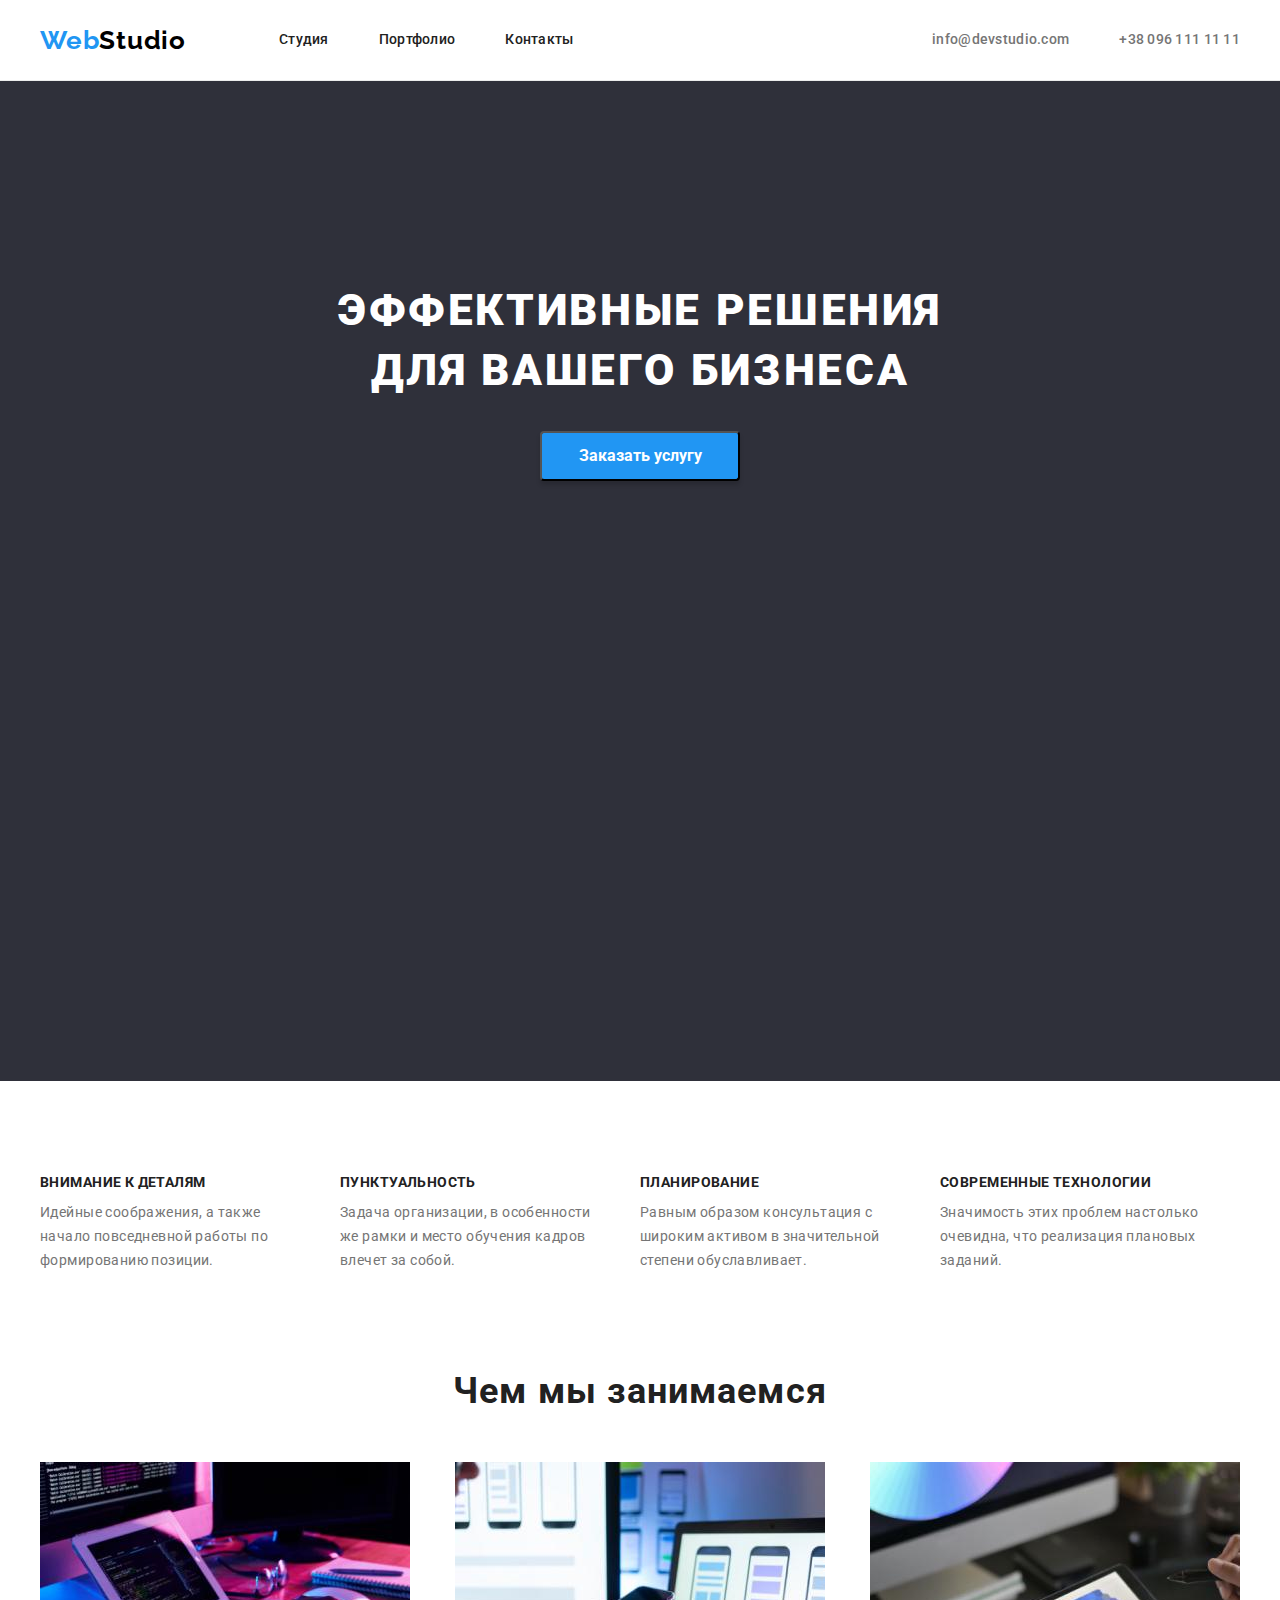
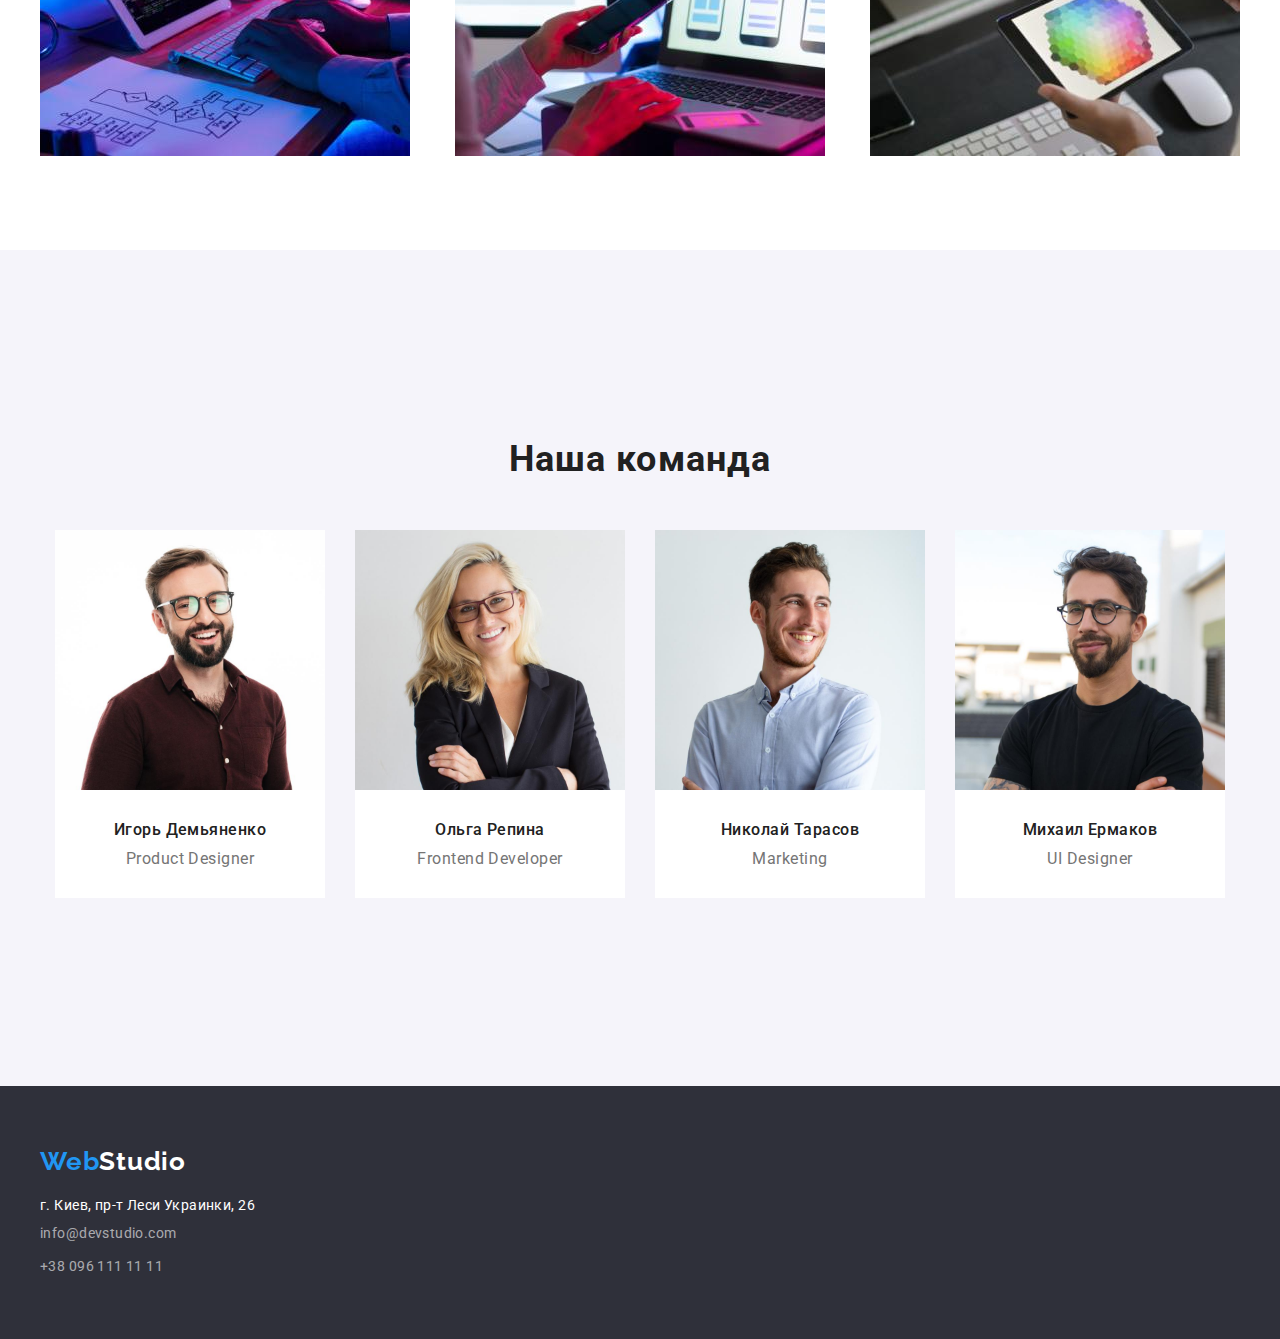
==== index.html @ b3939411 "first commit" ====
<!DOCTYPE html>
<html lang="ru">
  <head>
    <meta charset="UTF-8" />
    <meta http-equiv="X-UA-Compatible" content="IE=edge" />
    <meta name="viewport" content="width=device-width, initial-scale=1.0" />
    <title>GoIT Homework 02</title>
    <link
      rel="icon"
      href="https://goit.ua/wp-content/uploads/2018/07/xcropped-LOGOOOO-e1531571952503-1-32x32.png.pagespeed.ic.9Q9oIULrxK.png"
      sizes="32x32"
    />
    <link rel="stylesheet" href="./css/reset.css" />
    <link
      rel="stylesheet"
      href="https://cdnjs.cloudflare.com/ajax/libs/modern-normalize/1.1.0/modern-normalize.min.css"
      integrity="sha512-wpPYUAdjBVSE4KJnH1VR1HeZfpl1ub8YT/NKx4PuQ5NmX2tKuGu6U/JRp5y+Y8XG2tV+wKQpNHVUX03MfMFn9Q=="
      crossorigin="anonymous"
      referrerpolicy="no-referrer"
    />
    <link rel="stylesheet" href="./css/style.css" />
    <link rel="preconnect" href="https://fonts.googleapis.com" />
    <link rel="preconnect" href="https://fonts.gstatic.com" crossorigin />
    <link
      href="https://fonts.googleapis.com/css2?family=Raleway:wght@700;800&family=Roboto:wght@400;500;700;900&display=swap"
      rel="stylesheet"
    />
  </head>
  <body>
    <!-- Шапка сторінки -->
    <header class="header">
      <div class="container header-container">
        <nav class="header-navigation">
          <a href="./index.html" class="logo-header"><span class="logo-web">Web</span>Studio</a>
          <ul class="site-nav">
            <li class="header-item">
              <a href="./index.html" class="site-nav-link">Студия</a>
            </li>
            <li class="header-item">
              <a href="./portfolio.html" class="site-nav-link">Портфолио</a>
            </li>
            <li class="header-item">
              <a href="#contacts" class="site-nav-link">Контакты</a>
            </li>
          </ul>
        </nav>
        <div class="header-contacts">
          <a href="mailto:info@devstudio.com" class="top-contacts">info@devstudio.com</a>
          <a href="tel:+380961111111" class="top-contacts top-tel">+38 096 111 11 11</a>
        </div>
      </div>
    </header>
    <main>
      <section class="hero section">
        <div class="container hero-container">
          <h1 class="hero-title">Эффективные решения для вашего бизнеса</h1>
          <button type="button" class="hero-button">Заказать услугу</button>
        </section>
        </div>
        <section class="section-two section">
          <ul class="container section-two-list">
            <li class="section-two-item">
              <h3 class="section-two-title">Внимание к деталям</h3>
              <p class="section-two-text">
                Идейные соображения, а также начало повседневной работы по формированию позиции.
              </p>
            </li>
            <li class="section-two-item">
              <h3 class="section-two-title">Пунктуальность</h3>
              <p class="section-two-text">
                Задача организации, в особенности же рамки и место обучения кадров влечет за собой.
              </p>
            </li>
            <li class="section-two-item">
              <h3 class="section-two-title">Планирование</h3>
              <p class="section-two-text">
                Равным образом консультация с широким активом в значительной степени обуславливает.
              </p>
            </li>
            <li class="section-two-item">
              <h3 class="section-two-title">Современные технологии</h3>
              <p class="section-two-text">
                Значимость этих проблем настолько очевидна, что реализация плановых заданий.
              </p>
            </li>
          </ul>
        </section>
        <section class="section section-three section">
          <h2 class="section-three-title">Чем мы занимаемся</h2>
          <ul class="container section-three-list">
            <li>
              <img src="./images/img-pc.jpg" alt="Написание кода" width="370" height="294" />
            </li>
            <li>
              <img
                src="./images/img-smartphone.jpg"
                alt="Разработка приложений"
                width="370"
                height="294"
              />
            </li>
            <li>
              <img src="./images/img-tablet.jpg" alt="UI/IX дизайн" width="370" height="294" />
            </li>
          </ul>
        </section>
        <section class="section-four section">
          <h2 class="section-four-title">Наша команда</h2>
          <ul class="section-four-list">
            <li class="section-four-item">
              <img
                src="./images/product-designer.jpg"
                alt="Наша команда"
                width="270"
                height="260"
                class="team-photo"
              />
              
              <div class="section-four-content">
                <h3 class="section-four-sub-title">Игорь Демьяненко</h3>
                <p lang="en" class="section-four-text">Product Designer</p>
              </div>
            </li>
            <li class="section-four-item">
              <div class="section-four-thumb">
                <img
                  src="./images/frontend-developer.jpg"
                  alt="Наша команда"
                  width="270"
                  height="260"
                  class="team-photo"
                />
              </div>
              <div class="section-four-content">
                <h3 class="section-four-sub-title">Ольга Репина</h3>
                <p lang="en" class="section-four-text">Frontend Developer</p>
              </div>
            </li>
            <li class="section-four-item">
              <div class="section-four-thumb">
                <img
                src="./images/marketing.jpg"
                alt="Наша команда"
                width="270"
                height="260"
                class="team-photo"
                />
              </div>
              <div class="section-four-content">
                <h3 class="section-four-sub-title">Николай Тарасов</h3>
                <p lang="en" class="section-four-text">Marketing</p>
              </div>
            </li>
            <li class="section-four-item">
              <div class="section-four-thumb">
                <img
                src="./images/ui-designer.jpg"
                alt="Наша команда"
                width="270"
                height="260"
                class="team-photo"
                />
              </div>
              <div class="section-four-content">
                <h3 class="section-four-sub-title">Михаил Ермаков</h3>
                <p lang="en" class="section-four-text">UI Designer</p>
              </div>
            </li>
          </ul>
        </section>
    </main>
    <footer class="footer section">
      <div class="container footer-container">
        <a id="contacts"></a>
        <a href="./index.html" class="logo-footer"><span class="logo-web">Web</span>Studio</a>
        <address>
          <ul class="footer-list">
            <li class="footer-item">
              <a
                href="https://goo.gl/maps/dR3RgNgynanYJw8FA"
                target="_blank"
                rel="noopener noreferrer nofollow"
                class="footer-address"
                >г. Киев, пр-т Леси Украинки, 26</a
              >
            </li>
            <li class="footer-item">
              <a href="mailto:info@devstudio.com" class="footer-contacts">info@devstudio.com</a>
            </li>
            <li class="footer-item">
              <a href="tel:+380961111111" class="footer-contacts">+38 096 111 11 11</a>
            </li>
          </ul>
        </address>
      </div>
    </footer>
  </body>
</html>
---- css/style.css ----
:root {
  --main-title-color: #ffffff;
  --second-title-color: #212121;
  --main-text-color: #757575;
  --second-text-color: #ffffff;
  --accent-color: #2196f3;
  --main-btn-color: #2196f3;
  --header-text-color: #212121;
  --projects-list-gap: 30px;
}

img {
  display: block;
  max-width: 100%;
  height: auto;
}
.container {
  width: 1200px;
  margin: 0 auto;
  padding-left: 15px;
  padding-right: 15px;
}

.visually-hidden {
  position: absolute;
  width: 1px;
  height: 1px;
  margin: -1px;
  padding: 0;
  overflow: hidden;
  border: 0;
  clip: rect(0 0 0 0);
}

.section {
  padding-top: 94px;
  padding-bottom: 94px;
}

body {
  background-color: #fff;
  font-family: 'Roboto', sans-serif;
}

.header {
  background-color: #ffffff;
  border-bottom: 1px solid rgba(236, 236, 236, 1);
}

.header-container {
  display: flex;
  align-items: center;
}

.header-navigation {
  display: flex;
  align-items: center;
}

.site-nav {
  display: flex;
}

.logo-header {
  font-style: normal;
  font-weight: 700;
  font-family: 'Raleway', sans-serif;
  color: #000;
  text-decoration: none;
  font-size: 26px;
  line-height: 1.19;
  letter-spacing: 0.03em;
  margin-right: 93px;
  padding-top: 24px;
  padding-bottom: 24px;
  display: block;
}

.logo-web {
  /* font-style: normal;
  font-family: 'Raleway'; */
  color: #2196f3;
  text-decoration: none;
}

.header-item:not(:last-child) {
  margin-right: 50px;
}

.site-nav-link {
  text-decoration: none;
  font-weight: 500;
  font-size: 14px;
  line-height: 1.14;
  letter-spacing: 0.02em;
  color: var(--header-text-color);
  padding-top: 32px;
  padding-bottom: 32px;
  display: block;
}

.site-nav-link:hover,
.site-nav-link:focus {
  color: var(--accent-color);
}

.header-contacts {
  display: flex;
  margin-left: auto;
}

.top-contacts {
  text-decoration: none;
  color: var(--main-text-color);
  font-weight: 500;
  font-size: 14px;
  line-height: 1.14;
  letter-spacing: 0.02em;
  padding-top: 32px;
  padding-bottom: 32px;
  display: block;
}

.top-contacts:hover,
.top-contacts:focus {
  color: var(--accent-color);
}

.top-tel {
  margin-left: 50px;
}

/* Hero section */

.hero {
  width: 100%;
  min-height: 600px;
  background: #2f303a;
  padding: 200px 0;
}

.hero-container {
  display: flex;
  flex-direction: column;
  align-items: center;
}

.hero-title {
  font-weight: 900;
  font-size: 44px;
  line-height: 1.36;
  text-align: center;
  letter-spacing: 0.06em;
  text-transform: uppercase;
  color: var(--main-title-color);
  margin-bottom: 30px;
  width: 700px;
}

.hero-button {
  font-family: inherit;
  cursor: pointer;
  font-style: normal;
  font-weight: 700;
  font-size: 16px;
  line-height: 1.87;
  color: var(--second-text-color);
  background: var(--main-btn-color);
  box-shadow: 0px 4px 4px rgba(0, 0, 0, 0.15);
  border-radius: 4px;
  min-width: 200px;
  height: 50px;
}

.hero-button:hover,
.hero-button:focus {
  color: var(--second-title-color);
  background: #188ce8;
  box-shadow: 0px 4px 4px rgba(0, 0, 0, 0.15);
  border-radius: 4px;
}

/* .section-two {
  margin: 94px auto;
} */

.section-two-list {
  display: flex;
}

.section-two-item:not(:last-child){
  margin-right: 30px;
}

.section-two-item {
  width: 270px;
  height: 101px;
}

.section-two-title {
  font-style: normal;
  font-weight: 700;
  font-size: 14px;
  line-height: 1.14;
  letter-spacing: 0.03em;
  text-transform: uppercase;
  color: var(--header-text-color);
  margin-bottom: 10px;
}

.section-two-text {
  font-size: 14px;
  line-height: 1.71;
  letter-spacing: 0.03em;
  color: var(--main-text-color);
}

.section-three {
  display: flex;
  flex-direction: column;
  padding-top: 0;
}

.section-three-list {
  display: flex;
  justify-content: space-between;
}

.section-three-title {
  font-style: normal;
  font-weight: 700;
  font-size: 36px;
  line-height: 1.17;
  text-align: center;
  letter-spacing: 0.03em;
  color: var(--header-text-color);
  margin-bottom: 50px;
}

.section-four {
  background: #f5f4fa;
  display: flex;
  flex-direction: column;
  justify-content: center;
  height: 648px;
}

.section-four-list {
  display: flex;
  justify-content: space-between;
  width: 1170px;
  margin: 0 auto;
}

.section-four-item {
  display: flex;
  flex-direction: column;
  background: #ffffff;
  justify-content: center;
  width: 270px;
  /* height: 368px; */
}

.section-four-item:not(:last-child) {
  margin-right: 30px;
}

.section-four-content {
  padding: 30px;
}

.section-four-title {
  font-weight: 700;
  font-size: 36px;
  line-height: 1.17;
  text-align: center;
  letter-spacing: 0.03em;
  color: var(--header-text-color);
  margin-bottom: 50px;
}

.section-four-sub-title {
  font-weight: 500;
  font-size: 16px;
  line-height: 1.19;
  text-align: center;
  letter-spacing: 0.03em;
  color: var(--header-text-color);
  margin-bottom: 10px;
}

.section-four-text {
  font-weight: 400;
  font-size: 16px;
  line-height: 1.19;
  text-align: center;
  letter-spacing: 0.03em;
  color: var(--main-text-color);
}

.footer {
  width: 100%;
  background: #2f303a;
  padding-top: 60px;
  padding-bottom: 60px;
}

.footer-container {
  display: flex;
  flex-direction: column;
}

.logo-footer {
  font-weight: 700;
  font-family: 'Raleway', sans-serif;
  font-size: 26px;
  line-height: 1.19;
  letter-spacing: 0.03em;
  color: #fff;
  text-decoration: none;
  /* padding-top: 60px;
  padding-bottom: 60px; */
  margin-bottom: 20px;
}

.footer-list {
  display: flex;
  flex-direction: column;
  justify-content: space-between;
}

.footer-item:not(:last-child) {
  margin-bottom: 9px;
}

.footer-address {
  text-decoration: none;
  font-style: normal;
  font-weight: 400;
  font-size: 14px;
  line-height: 1.71px;
  letter-spacing: 0.03em;
  color: #ffffff;
}

.footer-contacts {
  text-decoration: none;
  font-style: normal;
  font-weight: 400;
  font-size: 14px;
  line-height: 1.71;
  letter-spacing: 0.03em;
  color: rgba(255, 255, 255, 0.6);
}

.main-container {
  display: flex;
  flex-direction: column;
}

.btn-list {
  display: flex;
  justify-content: center;
  margin-bottom: 50px;
}

.btn-item:not(:last-child) {
  margin-right: 8px;
}

.portfolio-btn {
  background: #f5f4fa;
  border-radius: 4px;
  font-family: inherit;
  font-style: normal;
  font-weight: 500;
  font-size: 16px;
  line-height: 1.62;
  text-align: center;
  letter-spacing: 0.03em;
  color: var(--header-text-color);
  padding: 6px 22px;
  border: none;
}

.portfolio-btn:focus,
.portfolio-btn:hover {
  background: #2196f3;
  box-shadow: 0px 3px 1px rgba(0, 0, 0, 0.1), 0px 1px 2px rgba(0, 0, 0, 0.08),
    0px 2px 2px rgba(0, 0, 0, 0.12);
  border-radius: 4px;
  color: var(--second-text-color);
}

.projects-list {
  display: flex;
  flex-wrap: wrap;
  flex-basis: calc(100% / 3 - 30px);
  margin: 0;
  margin-left: calc(-1 * var(--projects-list-gap));
  margin-top: calc(-1 * var(--projects-list-gap));
}

.projects-item {
  display: flex;
  flex-direction: column;
  margin-left: var(--projects-list-gap);
  margin-top: var(--projects-list-gap);
  background: #ffffff;
}

.projects-content {
  padding: 20px 24px;
  border: 1px solid #eeeeee;
}

.projects-title {
  font-style: normal;
  font-weight: 700;
  font-size: 18px;
  line-height: 2;
  letter-spacing: 0.06em;
  color: var(--second-title-color);
}

.projects-text {
  font-style: normal;
  font-weight: 400;
  font-size: 16px;
  line-height: 1.87;
  letter-spacing: 0.03em;
  color: var(--main-text-color);
}
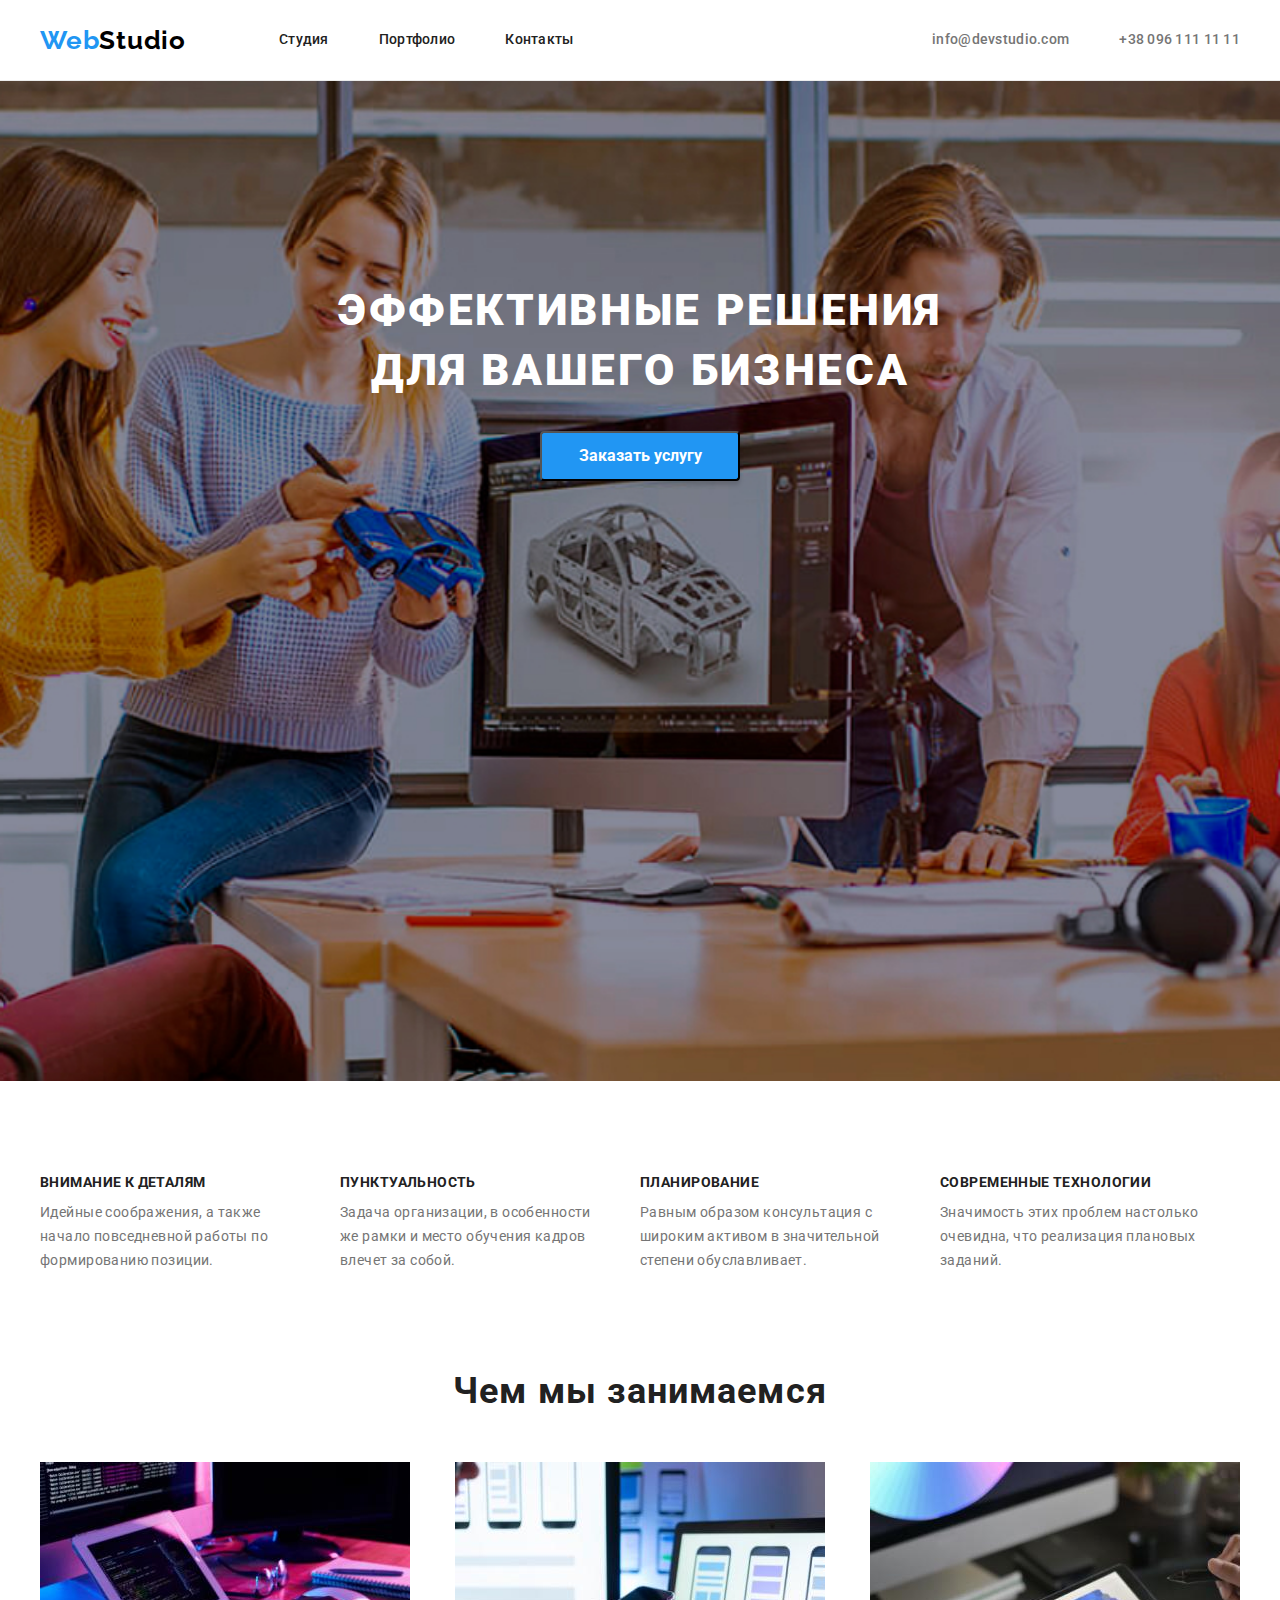
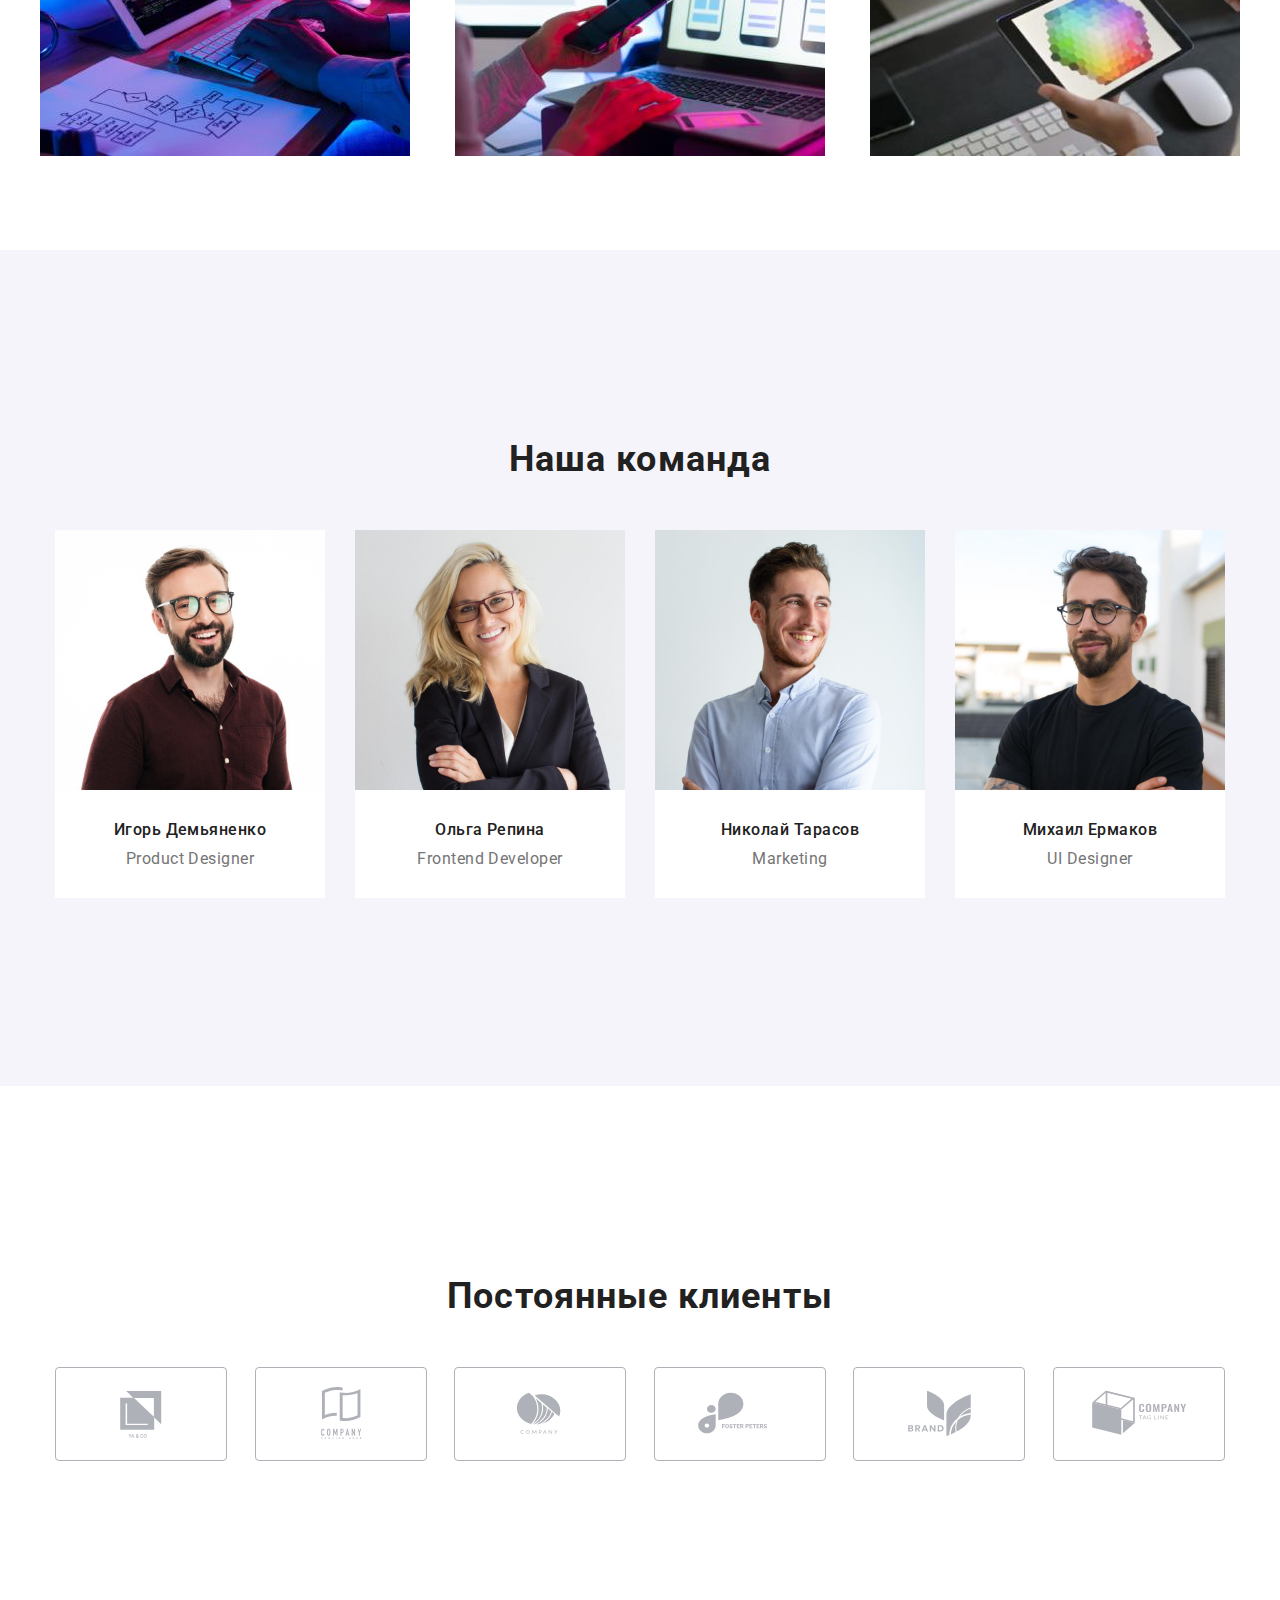
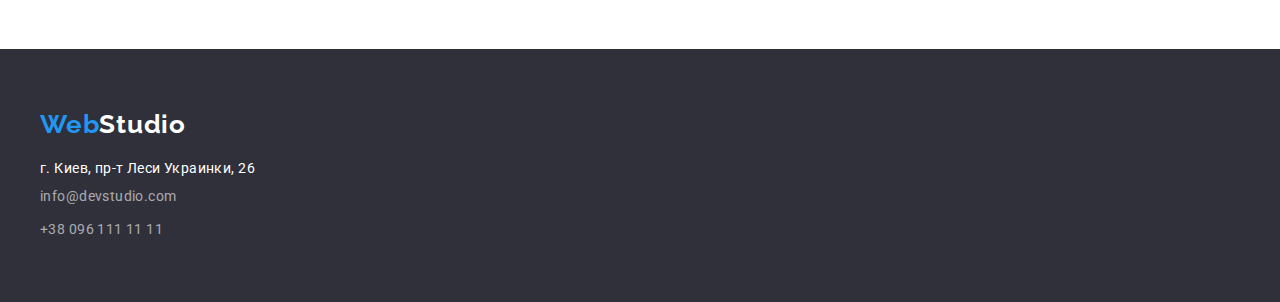
==== commit a7a01c59: "maintenance commit" ====
--- a/index.html
+++ b/index.html
@@ -168,6 +168,63 @@
             </li>
           </ul>
         </section>
+        <section class="section-five section">
+          <h2 class="section-five-title">Постоянные клиенты</h2>
+          <div class="container">
+            <ul class="section-five-list">
+            <li class="section-five-item">
+              <a href="" class="clients-icon-link">
+                <svg 
+                  class="clients-icon"
+                  width="106"
+                  height="60">
+                  <use href="./images/icons.svg#icon-Client-1"></use>
+              </svg>
+              </a>
+            </li>
+            <li class="section-five-item">
+              <a href="" class="clients-icon-link">
+                <svg 
+                  class="clients-icon"
+                  width="106"
+                  height="60">
+                  <use href="./images/icons.svg#icon-Client-2"></use>
+              </svg>
+              </a>
+              
+            </li>
+            <li class="section-five-item">
+              <svg
+                class="clients-icon"
+                width="106"
+                height="60">
+                <use href="./images/icons.svg#icon-Client-3"></use>
+              </svg>
+            </li>
+            <li class="section-five-item">
+              <svg class="clients-icon"
+                width="106"
+                height="60">
+                <use href="./images/icons.svg#icon-Client-4"></use>
+              </svg>
+            </li>
+            <li class="section-five-item">
+              <svg class="clients-icon"
+                width="106"
+                height="60">
+                <use href="./images/icons.svg#icon-Client-5"></use>
+              </svg>
+            </li>
+            <li class="section-five-item">
+              <svg class="clients-icon"
+                width="106"
+                height="60">
+                <use href="./images/icons.svg#icon-Client-6"></use>
+              </svg>
+            </li>
+          </ul>
+        </section>
+          </div>
     </main>
     <footer class="footer section">
       <div class="container footer-container">
--- a/css/style.css
+++ b/css/style.css
@@ -135,8 +135,12 @@
 .hero {
   width: 100%;
   min-height: 600px;
-  background: #2f303a;
   padding: 200px 0;
+  background-color: rgba(47, 48, 58, 0.4);
+  background-image: url(../images/Hero-Background.jpg);
+  background-repeat: no-repeat;
+  background-size: cover;
+  background-position: center;
 }
 
 .hero-container {
@@ -188,7 +192,7 @@
   display: flex;
 }
 
-.section-two-item:not(:last-child){
+.section-two-item:not(:last-child) {
   margin-right: 30px;
 }
 
@@ -296,6 +300,60 @@
   text-align: center;
   letter-spacing: 0.03em;
   color: var(--main-text-color);
+}
+
+.section-five {
+  background: #ffffff;
+  display: flex;
+  flex-direction: column;
+  justify-content: center;
+  height: 375px;
+}
+
+.section-five-title {
+  font-family: Roboto;
+  font-weight: 700;
+  font-size: 36px;
+  line-height: 1.17;
+  text-align: center;
+  letter-spacing: 0.03em;
+  color: var(--header-text-color);
+  margin-bottom: 50px;
+}
+
+.section-five-list {
+  display: flex;
+  justify-content: space-between;
+  width: 1170px;
+  margin: 0 auto;
+}
+
+.section-five-item {
+  width: 170px;
+  height: 92px;
+  border: 1px solid #afb1b8;
+  border-radius: 4px;
+  width: 170px;
+  height: 92px;
+}
+
+.clients-icon {
+  width: 100%;
+  height: 100%;
+  display: flex;
+  align-items: center;
+  justify-content: center;
+}
+
+.clients-icon-link:hover,
+.clients-icon-link:focus {
+  border: 1px solid var(--accent-color);
+  border-radius: 4px;
+}
+
+.clients-icon-link:hover .clients-icon,
+.clients-icon-link:focus .clients-icon {
+  fill: var(--accent-color);
 }
 
 .footer {
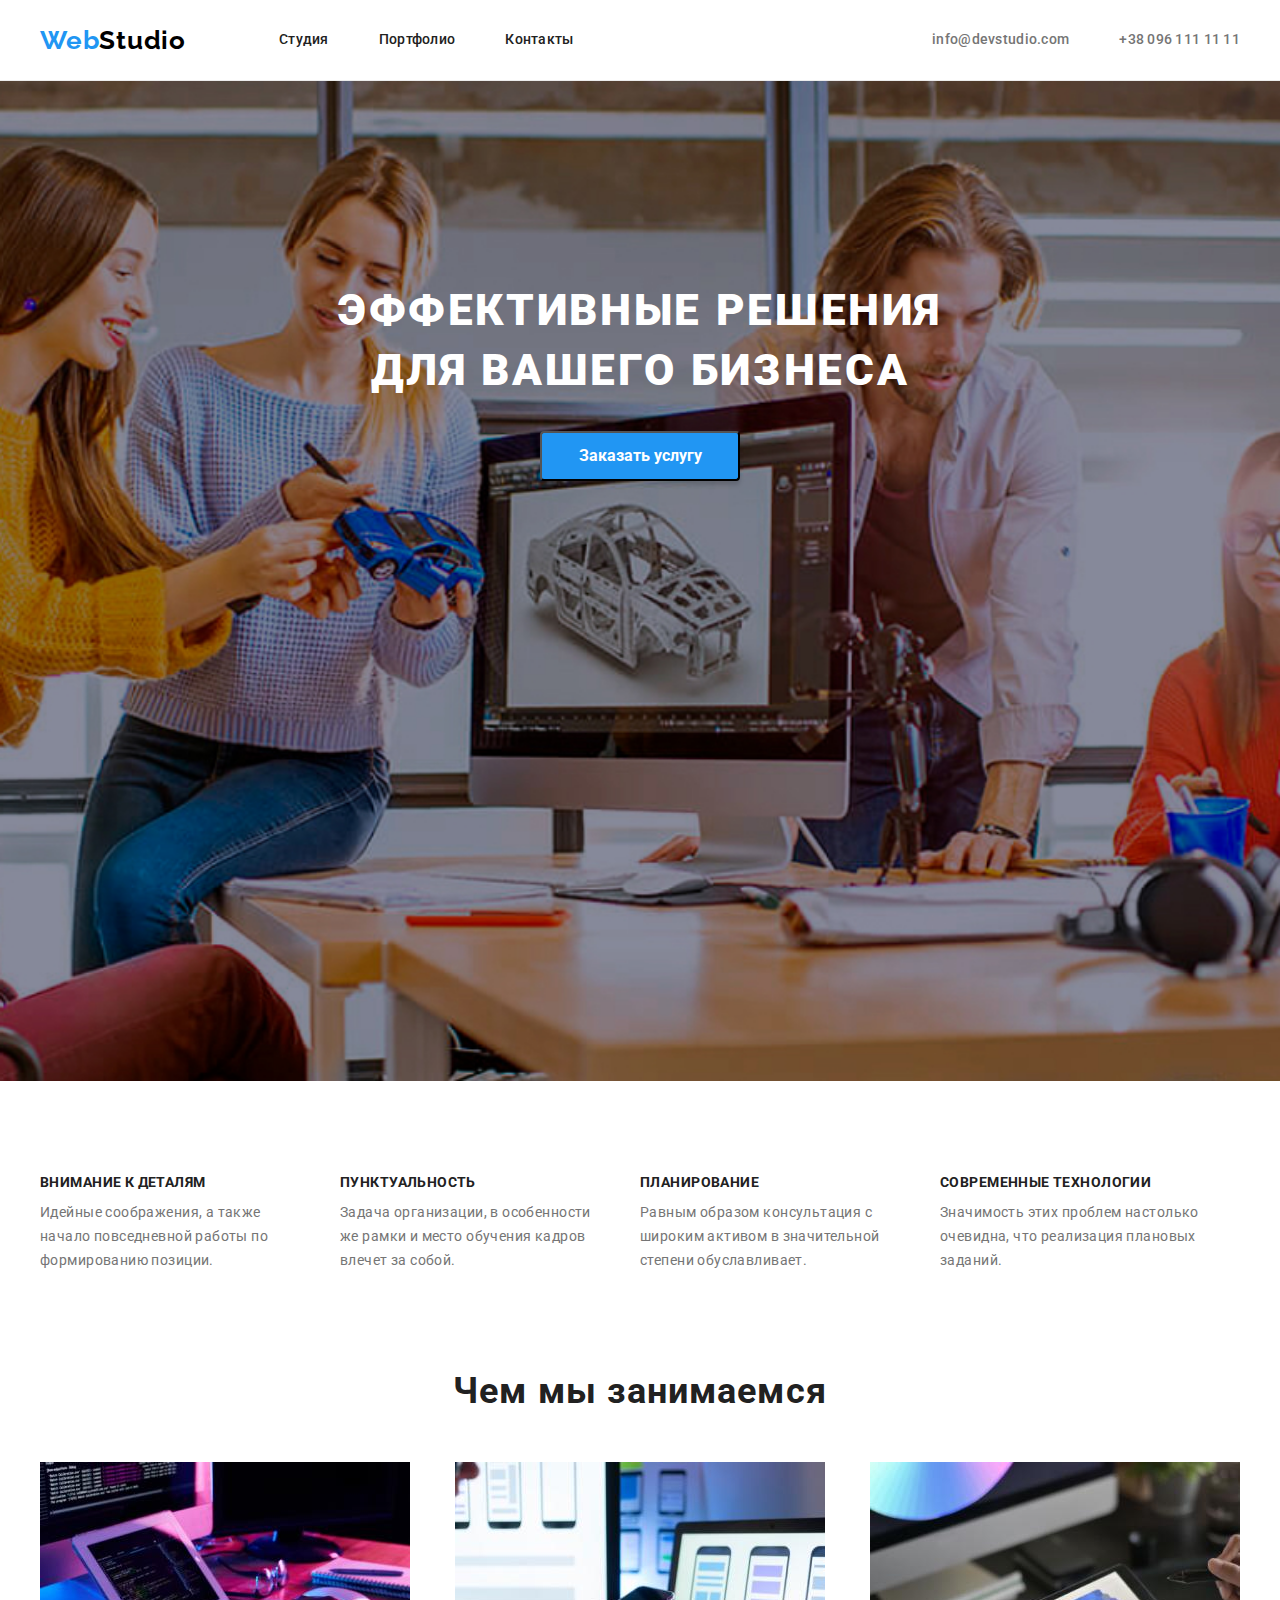
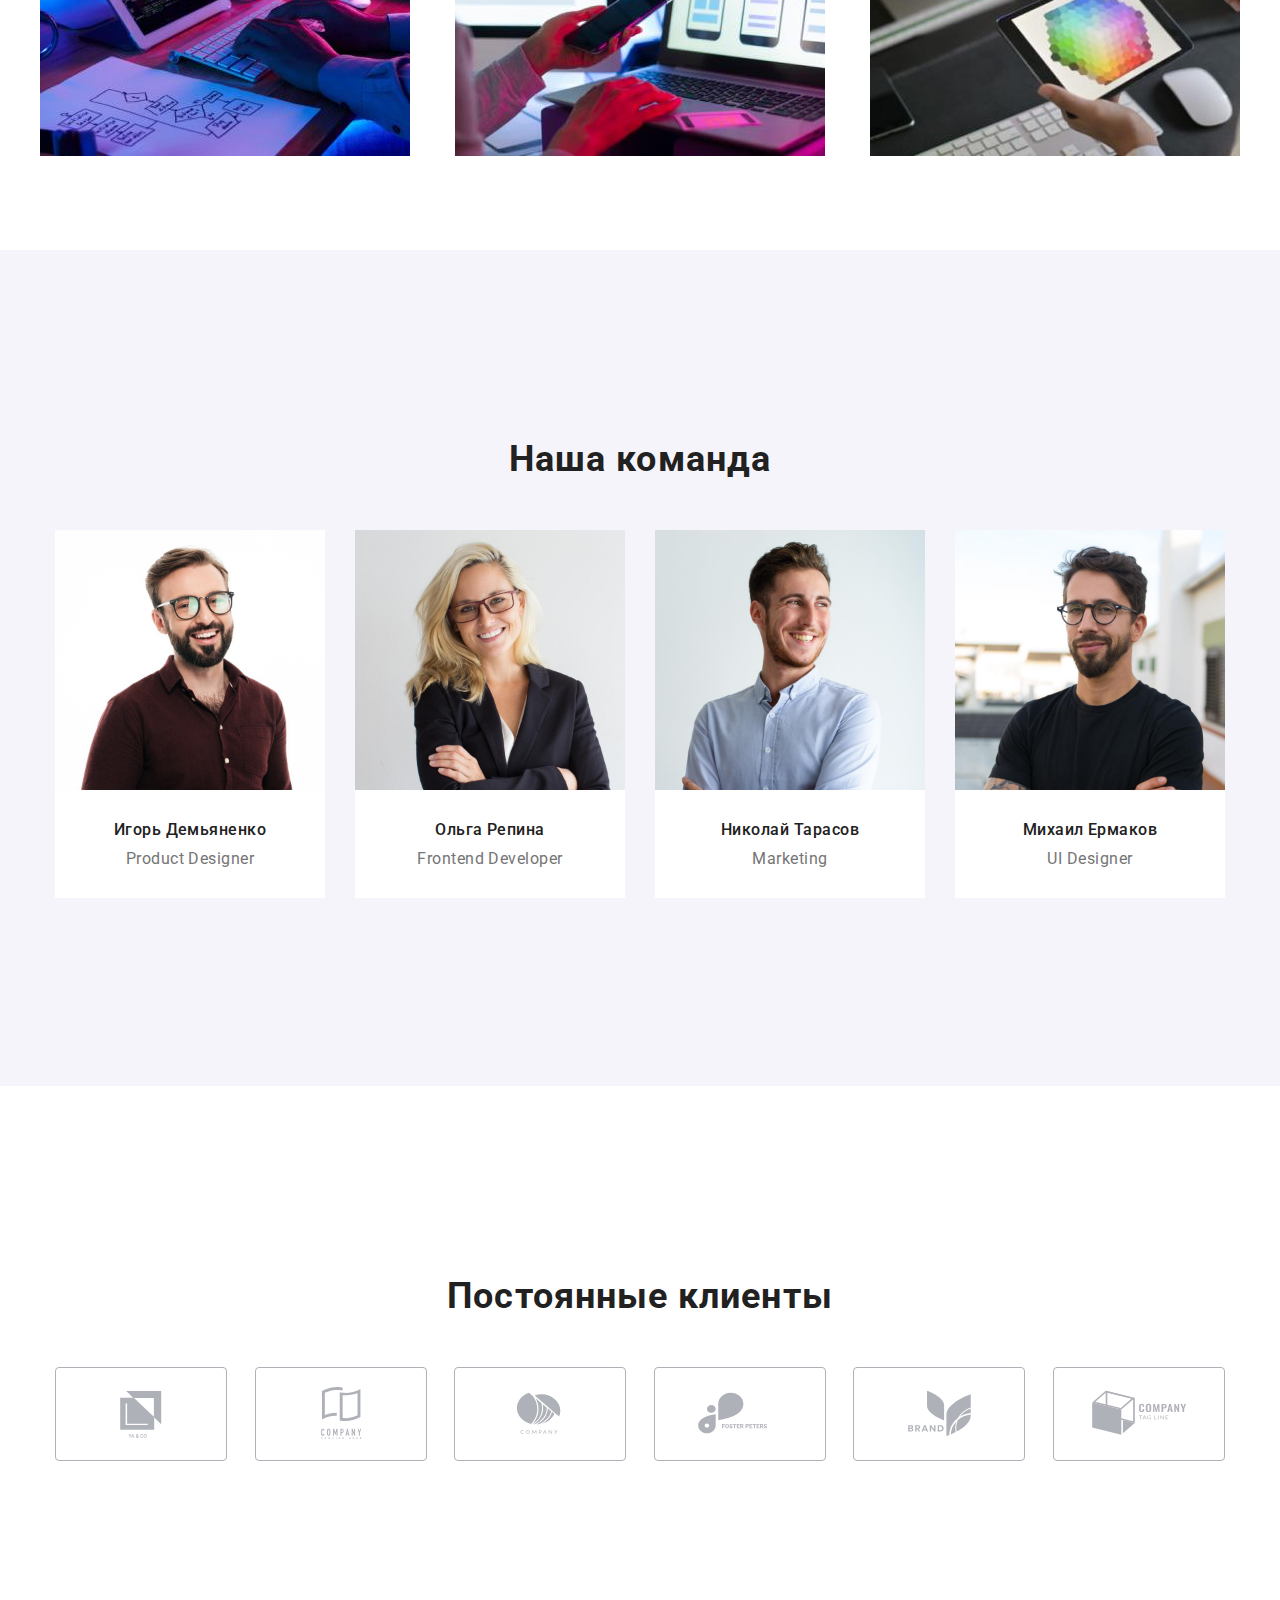
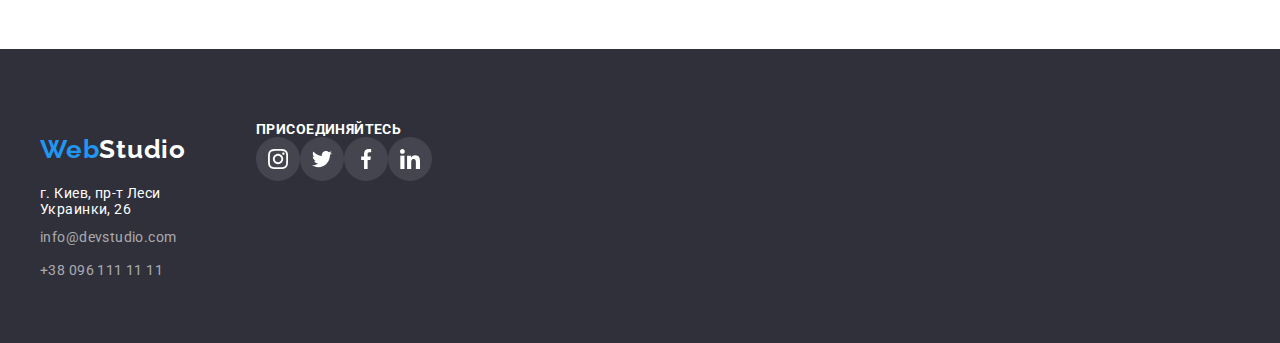
==== commit 964730fc: "service commit" ====
--- a/index.html
+++ b/index.html
@@ -179,7 +179,7 @@
                   width="106"
                   height="60">
                   <use href="./images/icons.svg#icon-Client-1"></use>
-              </svg>
+                </svg>
               </a>
             </li>
             <li class="section-five-item">
@@ -189,66 +189,120 @@
                   width="106"
                   height="60">
                   <use href="./images/icons.svg#icon-Client-2"></use>
-              </svg>
-              </a>
-              
-            </li>
-            <li class="section-five-item">
-              <svg
-                class="clients-icon"
-                width="106"
-                height="60">
-                <use href="./images/icons.svg#icon-Client-3"></use>
-              </svg>
-            </li>
-            <li class="section-five-item">
-              <svg class="clients-icon"
-                width="106"
-                height="60">
-                <use href="./images/icons.svg#icon-Client-4"></use>
-              </svg>
-            </li>
-            <li class="section-five-item">
-              <svg class="clients-icon"
-                width="106"
-                height="60">
-                <use href="./images/icons.svg#icon-Client-5"></use>
-              </svg>
-            </li>
-            <li class="section-five-item">
-              <svg class="clients-icon"
-                width="106"
-                height="60">
-                <use href="./images/icons.svg#icon-Client-6"></use>
-              </svg>
+                </svg>
+              </a>
+            </li>
+            <li class="section-five-item">
+              <a href="" class="clients-icon-link">
+                <svg
+                  class="clients-icon"
+                  width="106"
+                  height="60">
+                  <use href="./images/icons.svg#icon-Client-3"></use>
+                </svg>
+              </a>
+            </li>
+            <li class="section-five-item">
+              <a href="" class="clients-icon-link">
+                <svg class="clients-icon"
+                  width="106"
+                  height="60">
+                  <use href="./images/icons.svg#icon-Client-4"></use>
+                </svg>
+              </a>
+            </li>
+            <li class="section-five-item">
+              <a href="" class="clients-icon-link">
+                <svg class="clients-icon"
+                  width="106"
+                  height="60">
+                  <use href="./images/icons.svg#icon-Client-5"></use>
+                </svg>
+              </a>
+            </li>
+            <li class="section-five-item">
+              <a href="" class="clients-icon-link">
+                <svg class="clients-icon"
+                  width="106"
+                  height="60">
+                  <use href="./images/icons.svg#icon-Client-6"></use>
+                </svg>
+              </a>
             </li>
           </ul>
         </section>
           </div>
     </main>
     <footer class="footer section">
-      <div class="container footer-container">
-        <a id="contacts"></a>
-        <a href="./index.html" class="logo-footer"><span class="logo-web">Web</span>Studio</a>
-        <address>
-          <ul class="footer-list">
-            <li class="footer-item">
-              <a
-                href="https://goo.gl/maps/dR3RgNgynanYJw8FA"
-                target="_blank"
-                rel="noopener noreferrer nofollow"
-                class="footer-address"
-                >г. Киев, пр-т Леси Украинки, 26</a
-              >
-            </li>
-            <li class="footer-item">
-              <a href="mailto:info@devstudio.com" class="footer-contacts">info@devstudio.com</a>
-            </li>
-            <li class="footer-item">
-              <a href="tel:+380961111111" class="footer-contacts">+38 096 111 11 11</a>
-            </li>
-          </ul>
-        </address>
+      <div class="container footer-wrp">
+        <div class="footer-address-container">
+          <a id="contacts"></a>
+          <a href="./index.html" class="logo-footer"><span class="logo-web">Web</span>Studio</a>
+          <address>
+            <ul class="footer-list">
+              <li class="footer-item">
+                <a
+                  href="https://goo.gl/maps/dR3RgNgynanYJw8FA"
+                  target="_blank"
+                  rel="noopener noreferrer nofollow"
+                  class="footer-address"
+                  >г. Киев, пр-т Леси Украинки, 26</a
+                >
+              </li>
+              <li class="footer-item">
+                <a href="mailto:info@devstudio.com" class="footer-contacts">info@devstudio.com</a>
+              </li>
+              <li class="footer-item">
+                <a href="tel:+380961111111" class="footer-contacts">+38 096 111 11 11</a>
+              </li>
+            </ul>
+          </address>
+        </div>
+        <div class="footer-social-container">
+          <h2 class="footer-social-title">присоединяйтесь</h2>
+          <ul class="footer-social-list">
+            <li class="footer-social-item">
+              <a href="https://www.instagram.com/"
+                  class="footer-social-link"
+                  target="_blank"
+                  rel="noopener noreferrer nofollow">
+                <svg class="footer-social-icon">
+                  <use href="./images/icons.svg#icon-team-instagram"></use>
+                </svg>
+              </a>
+            </li>
+            <li class="footer-social-item">
+              <a href="https://twitter.com/?lang=uk"
+                  class="footer-social-link"
+                  target="_blank"
+                  rel="noopener noreferrer nofollow">
+                <svg class="footer-social-icon">
+                  <use href="./images/icons.svg#icon-team-twitter"></use>
+                </svg>
+              </a>
+            </li>
+            <li class="footer-social-item">
+              <a href="https://www.facebook.com/"
+                  class="footer-social-link"
+                  target="_blank"
+                  rel="noopener noreferrer nofollow">
+                <svg class="footer-social-icon">
+                  <use href="./images/icons.svg#icon-team-facebook"></use>
+                </svg>
+              </a>
+            </li>
+            <li class="footer-social-item">
+              <a href="https://www.linkedin.com/"
+                  class="footer-social-link"
+                  target="_blank"
+                  rel="noopener noreferrer nofollow">
+                <svg class="footer-social-icon">
+                  <use href="./images/icons.svg#icon-team-linkedin"></use>
+                </svg>
+              </a>
+            </li>
+          </ul>
+        </div>
       </div>
     </footer>
   </body>
--- a/css/style.css
+++ b/css/style.css
@@ -333,11 +333,18 @@
   height: 92px;
   border: 1px solid #afb1b8;
   border-radius: 4px;
-  width: 170px;
-  height: 92px;
 }
 
 .clients-icon {
+  width: 100%;
+  height: 100%;
+  display: flex;
+  align-items: center;
+  justify-content: center;
+  fill: #afb1b8;
+}
+
+.clients-icon-link {
   width: 100%;
   height: 100%;
   display: flex;
@@ -363,7 +370,22 @@
   padding-bottom: 60px;
 }
 
-.footer-container {
+.footer-wrp {
+  display: flex;
+  align-items: baseline;
+}
+
+.footer-address-container {
+  display: flex;
+  flex-direction: column;
+}
+
+.footer-social-container{
+  width: 206px;
+  height: 80px;
+  margin-left: 70px;
+  margin-right: 878px;
+  margin-top: 12px;
   display: flex;
   flex-direction: column;
 }
@@ -376,8 +398,6 @@
   letter-spacing: 0.03em;
   color: #fff;
   text-decoration: none;
-  /* padding-top: 60px;
-  padding-bottom: 60px; */
   margin-bottom: 20px;
 }
 
@@ -410,6 +430,52 @@
   letter-spacing: 0.03em;
   color: rgba(255, 255, 255, 0.6);
 }
+
+.footer-social-title {
+  font-family: Roboto;
+  font-style: normal;
+  font-weight: bold;
+  font-size: 14px;
+  line-height: 1.15;
+  letter-spacing: 0.03em;
+  text-transform: uppercase;
+  color: #ffffff;
+}
+
+.footer-social-list {
+  display: flex;
+}
+
+.footer-social-item {
+  width: 44px;
+  height: 44px;
+}
+
+.footer-social-link {
+  width: 100%;
+  height: 100%;
+  display: flex;
+  align-items: center;
+  justify-content: center;
+  background-color: rgba(255, 255, 255, 0.1);
+  border-radius: 50%;
+}
+
+.footer-social-link:hover,
+.footer-social-link:focus {
+  background-color: var(--accent-color);
+}
+
+.footer-social-icon {
+  width: 20px;
+  height: 20px;
+  display: flex;
+  align-items: center;
+  justify-content: center;
+  fill:#ffffff
+}
+
+/* PORTFOLIO PAGE */
 
 .main-container {
   display: flex;
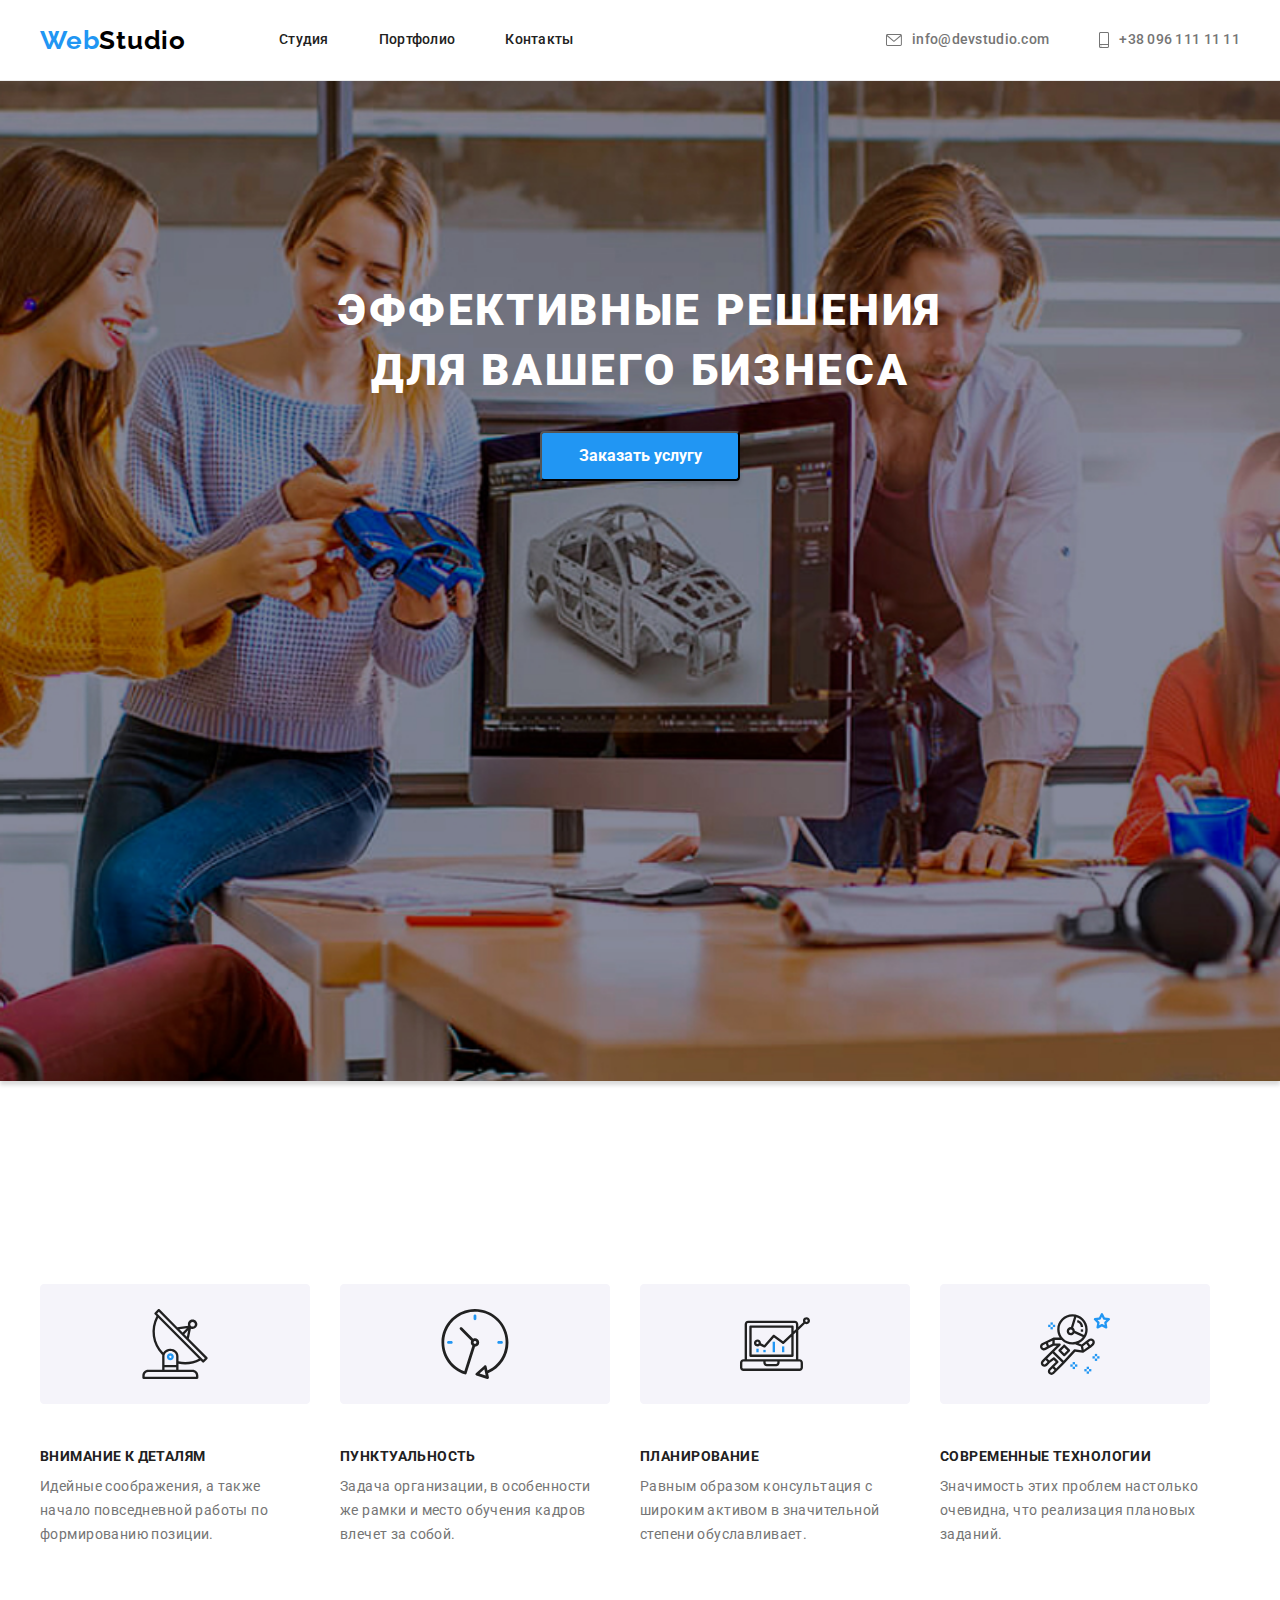
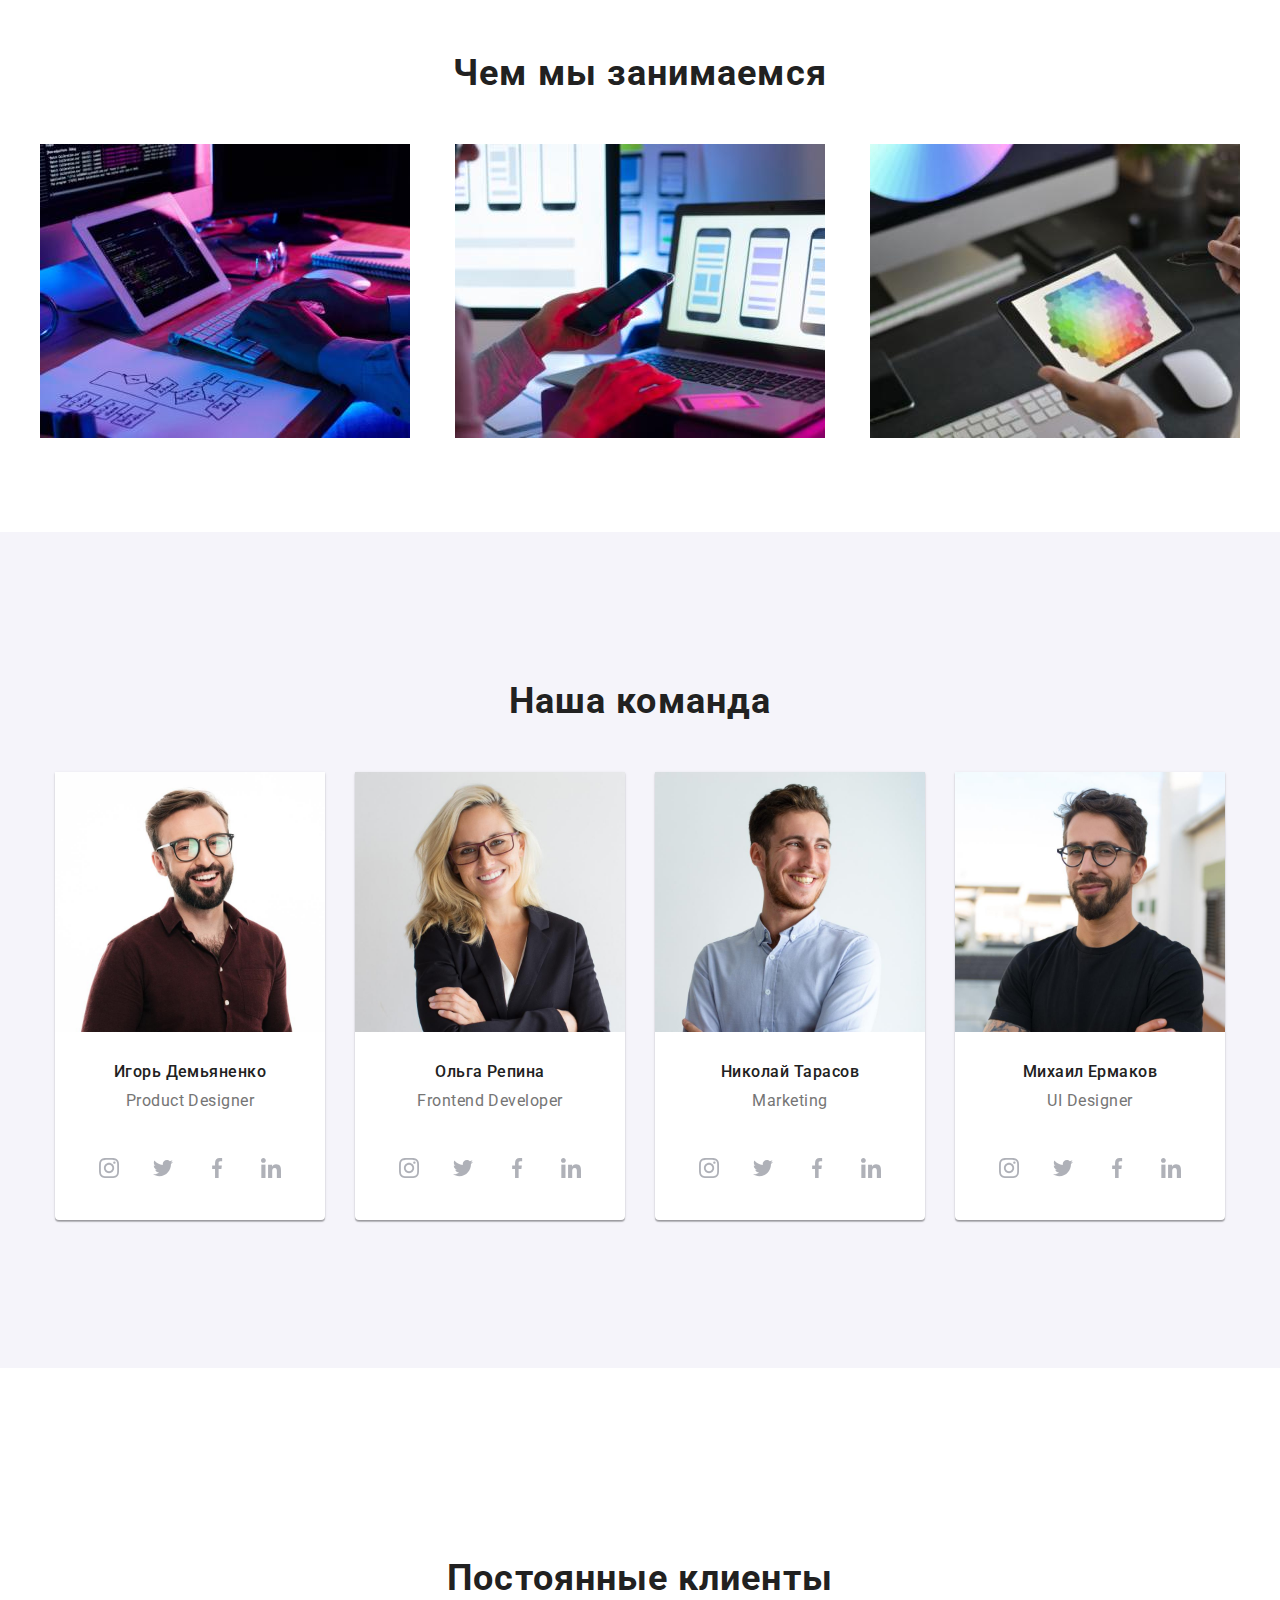
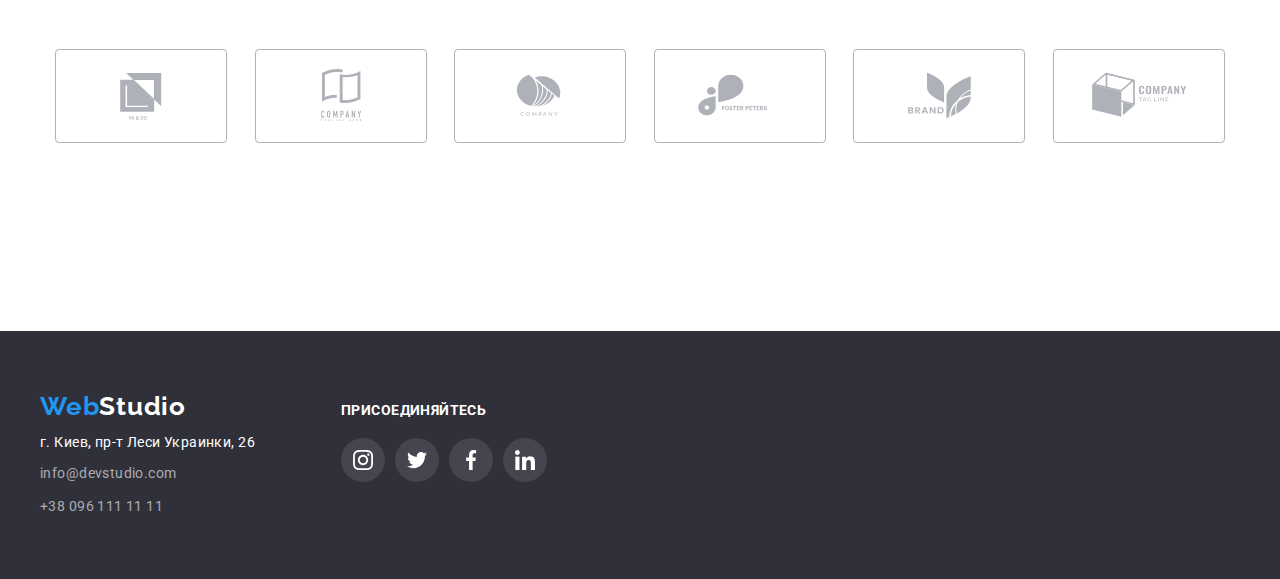
==== commit 76cab455: "task for review" ====
--- a/index.html
+++ b/index.html
@@ -45,8 +45,22 @@
           </ul>
         </nav>
         <div class="header-contacts">
-          <a href="mailto:info@devstudio.com" class="top-contacts">info@devstudio.com</a>
-          <a href="tel:+380961111111" class="top-contacts top-tel">+38 096 111 11 11</a>
+          <a href="mailto:info@devstudio.com" class="top-contacts">
+            <svg 
+              class="header-contacts-icon"
+              width="16";
+              height="12";>
+              <use href="./images/icons.svg#icon-envelope"></use>
+            </svg>
+            info@devstudio.com</a>
+          <a href="tel:+380961111111" class="top-contacts top-tel">
+            <svg 
+              class="header-contacts-icon"
+              width="10";
+              height="16";>
+              <use href="./images/icons.svg#icon-smartphone"></use>
+            </svg>
+            +38 096 111 11 11</a>
         </div>
       </div>
     </header>
@@ -57,27 +71,47 @@
           <button type="button" class="hero-button">Заказать услугу</button>
         </section>
         </div>
-        <section class="section-two section">
+        <section class="section-two  section">
           <ul class="container section-two-list">
             <li class="section-two-item">
+              <div class="section-two-thumb">
+                <svg class="section-two-icon">
+                  <use href="./images/icons.svg#icon-satellite-dish"></use>
+                </svg>
+              </div>
               <h3 class="section-two-title">Внимание к деталям</h3>
               <p class="section-two-text">
                 Идейные соображения, а также начало повседневной работы по формированию позиции.
               </p>
             </li>
             <li class="section-two-item">
+              <div class="section-two-thumb">
+                <svg class="section-two-icon">
+                  <use href="./images/icons.svg#icon-Clock"></use>
+                </svg>
+              </div>
               <h3 class="section-two-title">Пунктуальность</h3>
               <p class="section-two-text">
                 Задача организации, в особенности же рамки и место обучения кадров влечет за собой.
               </p>
             </li>
             <li class="section-two-item">
+              <div class="section-two-thumb">
+                <svg class="section-two-icon">
+                  <use href="./images/icons.svg#icon-Laptop"></use>
+                </svg>
+              </div>
               <h3 class="section-two-title">Планирование</h3>
               <p class="section-two-text">
                 Равным образом консультация с широким активом в значительной степени обуславливает.
               </p>
             </li>
             <li class="section-two-item">
+              <div class="section-two-thumb">
+                <svg class="section-two-icon">
+                  <use href="./images/icons.svg#icon-astronaut"></use>
+                </svg>
+              </div>
               <h3 class="section-two-title">Современные технологии</h3>
               <p class="section-two-text">
                 Значимость этих проблем настолько очевидна, что реализация плановых заданий.
@@ -85,7 +119,7 @@
             </li>
           </ul>
         </section>
-        <section class="section section-three section">
+        <section class="section section-three">
           <h2 class="section-three-title">Чем мы занимаемся</h2>
           <ul class="container section-three-list">
             <li>
@@ -104,6 +138,9 @@
             </li>
           </ul>
         </section>
+
+        <!-- OUR TEAM SECTION -->
+
         <section class="section-four section">
           <h2 class="section-four-title">Наша команда</h2>
           <ul class="section-four-list">
@@ -115,10 +152,53 @@
                 height="260"
                 class="team-photo"
               />
-              
               <div class="section-four-content">
                 <h3 class="section-four-sub-title">Игорь Демьяненко</h3>
                 <p lang="en" class="section-four-text">Product Designer</p>
+              </div>
+              <div class="team-social">
+                <ul class="team-social-list">
+                  <li class="team-social-item">
+                    <a href="https://www.instagram.com/"
+                        class="team-social-link"
+                        target="_blank"
+                        rel="noopener noreferrer nofollow">
+                      <svg class="team-social-icon">
+                        <use href="./images/icons.svg#icon-team-instagram"></use>
+                      </svg>
+                    </a>
+                  </li>
+                  <li class="team-social-item">
+                    <a href="https://twitter.com/?lang=uk"
+                        class="team-social-link"
+                        target="_blank"
+                        rel="noopener noreferrer nofollow">
+                      <svg class="team-social-icon">
+                        <use href="./images/icons.svg#icon-team-twitter"></use>
+                      </svg>
+                    </a>
+                  </li>
+                  <li class="team-social-item">
+                    <a href="https://www.facebook.com/"
+                        class="team-social-link"
+                        target="_blank"
+                        rel="noopener noreferrer nofollow">
+                      <svg class="team-social-icon">
+                        <use href="./images/icons.svg#icon-team-facebook"></use>
+                      </svg>
+                    </a>
+                  </li>
+                  <li class="team-social-item">
+                    <a href="https://www.linkedin.com/"
+                        class="team-social-link"
+                        target="_blank"
+                        rel="noopener noreferrer nofollow">
+                      <svg class="team-social-icon">
+                        <use href="./images/icons.svg#icon-team-linkedin"></use>
+                      </svg>
+                    </a>
+                  </li>
+                </ul>
               </div>
             </li>
             <li class="section-four-item">
@@ -135,6 +215,50 @@
                 <h3 class="section-four-sub-title">Ольга Репина</h3>
                 <p lang="en" class="section-four-text">Frontend Developer</p>
               </div>
+              <div class="team-social">
+                <ul class="team-social-list">
+                  <li class="team-social-item">
+                    <a href="https://www.instagram.com/"
+                        class="team-social-link"
+                        target="_blank"
+                        rel="noopener noreferrer nofollow">
+                      <svg class="team-social-icon">
+                        <use href="./images/icons.svg#icon-team-instagram"></use>
+                      </svg>
+                    </a>
+                  </li>
+                  <li class="team-social-item">
+                    <a href="https://twitter.com/?lang=uk"
+                        class="team-social-link"
+                        target="_blank"
+                        rel="noopener noreferrer nofollow">
+                      <svg class="team-social-icon">
+                        <use href="./images/icons.svg#icon-team-twitter"></use>
+                      </svg>
+                    </a>
+                  </li>
+                  <li class="team-social-item">
+                    <a href="https://www.facebook.com/"
+                        class="team-social-link"
+                        target="_blank"
+                        rel="noopener noreferrer nofollow">
+                      <svg class="team-social-icon">
+                        <use href="./images/icons.svg#icon-team-facebook"></use>
+                      </svg>
+                    </a>
+                  </li>
+                  <li class="team-social-item">
+                    <a href="https://www.linkedin.com/"
+                        class="team-social-link"
+                        target="_blank"
+                        rel="noopener noreferrer nofollow">
+                      <svg class="team-social-icon">
+                        <use href="./images/icons.svg#icon-team-linkedin"></use>
+                      </svg>
+                    </a>
+                  </li>
+                </ul>
+              </div>
             </li>
             <li class="section-four-item">
               <div class="section-four-thumb">
@@ -150,6 +274,50 @@
                 <h3 class="section-four-sub-title">Николай Тарасов</h3>
                 <p lang="en" class="section-four-text">Marketing</p>
               </div>
+              <div class="team-social">
+                <ul class="team-social-list">
+                  <li class="team-social-item">
+                    <a href="https://www.instagram.com/"
+                        class="team-social-link"
+                        target="_blank"
+                        rel="noopener noreferrer nofollow">
+                      <svg class="team-social-icon">
+                        <use href="./images/icons.svg#icon-team-instagram"></use>
+                      </svg>
+                    </a>
+                  </li>
+                  <li class="team-social-item">
+                    <a href="https://twitter.com/?lang=uk"
+                        class="team-social-link"
+                        target="_blank"
+                        rel="noopener noreferrer nofollow">
+                      <svg class="team-social-icon">
+                        <use href="./images/icons.svg#icon-team-twitter"></use>
+                      </svg>
+                    </a>
+                  </li>
+                  <li class="team-social-item">
+                    <a href="https://www.facebook.com/"
+                        class="team-social-link"
+                        target="_blank"
+                        rel="noopener noreferrer nofollow">
+                      <svg class="team-social-icon">
+                        <use href="./images/icons.svg#icon-team-facebook"></use>
+                      </svg>
+                    </a>
+                  </li>
+                  <li class="team-social-item">
+                    <a href="https://www.linkedin.com/"
+                        class="team-social-link"
+                        target="_blank"
+                        rel="noopener noreferrer nofollow">
+                      <svg class="team-social-icon">
+                        <use href="./images/icons.svg#icon-team-linkedin"></use>
+                      </svg>
+                    </a>
+                  </li>
+                </ul>
+              </div>
             </li>
             <li class="section-four-item">
               <div class="section-four-thumb">
@@ -164,6 +332,50 @@
               <div class="section-four-content">
                 <h3 class="section-four-sub-title">Михаил Ермаков</h3>
                 <p lang="en" class="section-four-text">UI Designer</p>
+              </div>
+              <div class="team-social">
+                <ul class="team-social-list">
+                  <li class="team-social-item">
+                    <a href="https://www.instagram.com/"
+                        class="team-social-link"
+                        target="_blank"
+                        rel="noopener noreferrer nofollow">
+                      <svg class="team-social-icon">
+                        <use href="./images/icons.svg#icon-team-instagram"></use>
+                      </svg>
+                    </a>
+                  </li>
+                  <li class="team-social-item">
+                    <a href="https://twitter.com/?lang=uk"
+                        class="team-social-link"
+                        target="_blank"
+                        rel="noopener noreferrer nofollow">
+                      <svg class="team-social-icon">
+                        <use href="./images/icons.svg#icon-team-twitter"></use>
+                      </svg>
+                    </a>
+                  </li>
+                  <li class="team-social-item">
+                    <a href="https://www.facebook.com/"
+                        class="team-social-link"
+                        target="_blank"
+                        rel="noopener noreferrer nofollow">
+                      <svg class="team-social-icon">
+                        <use href="./images/icons.svg#icon-team-facebook"></use>
+                      </svg>
+                    </a>
+                  </li>
+                  <li class="team-social-item">
+                    <a href="https://www.linkedin.com/"
+                        class="team-social-link"
+                        target="_blank"
+                        rel="noopener noreferrer nofollow">
+                      <svg class="team-social-icon">
+                        <use href="./images/icons.svg#icon-team-linkedin"></use>
+                      </svg>
+                    </a>
+                  </li>
+                </ul>
               </div>
             </li>
           </ul>
@@ -245,9 +457,9 @@
                   href="https://goo.gl/maps/dR3RgNgynanYJw8FA"
                   target="_blank"
                   rel="noopener noreferrer nofollow"
-                  class="footer-address"
-                  >г. Киев, пр-т Леси Украинки, 26</a
-                >
+                  class="footer-address">
+                  г. Киев, пр-т Леси Украинки, 26
+                </a>
               </li>
               <li class="footer-item">
                 <a href="mailto:info@devstudio.com" class="footer-contacts">info@devstudio.com</a>
--- a/css/style.css
+++ b/css/style.css
@@ -118,7 +118,8 @@
   letter-spacing: 0.02em;
   padding-top: 32px;
   padding-bottom: 32px;
-  display: block;
+  display: flex;
+  align-items: center;
 }
 
 .top-contacts:hover,
@@ -128,6 +129,16 @@
 
 .top-tel {
   margin-left: 50px;
+}
+
+.header-contacts-icon {
+  fill: var(--main-text-color);
+  margin-right: 10px;
+}
+
+.top-contacts:hover .header-contacts-icon,
+.top-contacts:focus .header-contacts-icon {
+  fill: var(--accent-color);
 }
 
 /* Hero section */
@@ -137,10 +148,12 @@
   min-height: 600px;
   padding: 200px 0;
   background-color: rgba(47, 48, 58, 0.4);
+  background-image: linear-gradient(rgba (47, 48, 58, 0.4), rgba (47, 48, 58, 0.4));
   background-image: url(../images/Hero-Background.jpg);
   background-repeat: no-repeat;
   background-size: cover;
   background-position: center;
+  box-shadow: 0px 4px 4px 0px rgba(0, 0, 0, 0.15);
 }
 
 .hero-container {
@@ -184,9 +197,10 @@
   border-radius: 4px;
 }
 
-/* .section-two {
+.section-two {
+  display: flex;
   margin: 94px auto;
-} */
+}
 
 .section-two-list {
   display: flex;
@@ -201,6 +215,11 @@
   height: 101px;
 }
 
+.section-two-thumb {
+  display: flex;
+  margin-bottom: 30px;
+}
+
 .section-two-title {
   font-style: normal;
   font-weight: 700;
@@ -222,7 +241,6 @@
 .section-three {
   display: flex;
   flex-direction: column;
-  padding-top: 0;
 }
 
 .section-three-list {
@@ -262,7 +280,10 @@
   background: #ffffff;
   justify-content: center;
   width: 270px;
-  /* height: 368px; */
+  background: #ffffff;
+  box-shadow: 0px 1px 3px rgba(0, 0, 0, 0.12), 0px 1px 1px rgba(0, 0, 0, 0.14),
+    0px 2px 1px rgba(0, 0, 0, 0.2);
+  border-radius: 0px 0px 4px 4px;
 }
 
 .section-four-item:not(:last-child) {
@@ -270,7 +291,7 @@
 }
 
 .section-four-content {
-  padding: 30px;
+  padding-top: 30px;
 }
 
 .section-four-title {
@@ -302,6 +323,55 @@
   color: var(--main-text-color);
 }
 
+.team-social-list {
+  display: flex;
+  margin-top: 20px;
+}
+
+.team-social-item {
+  width: 44px;
+  height: 44px;
+}
+
+.team-social {
+  margin-top: 16px;
+  margin-bottom: 30px;
+}
+
+.team-social-item:not(:last-child) {
+  margin-right: 10px;
+}
+
+.team-social-link {
+  width: 100%;
+  height: 100%;
+  display: flex;
+  align-items: center;
+  justify-content: center;
+  background-color: rgba(255, 255, 255, 0.1);
+  border-radius: 50%;
+  margin-left: 32px;
+}
+
+.team-social-link:hover,
+.team-social-link:focus {
+  background-color: var(--accent-color);
+}
+
+.team-social-icon {
+  width: 20px;
+  height: 20px;
+  display: flex;
+  align-items: center;
+  justify-content: center;
+  fill: #afb1b8;
+}
+
+.team-social-link:hover .team-social-icon,
+.team-social-link:focus .team-social-icon {
+  fill: #ffffff;
+}
+
 .section-five {
   background: #ffffff;
   display: flex;
@@ -375,22 +445,8 @@
   align-items: baseline;
 }
 
-.footer-address-container {
-  display: flex;
-  flex-direction: column;
-}
-
-.footer-social-container{
-  width: 206px;
-  height: 80px;
-  margin-left: 70px;
-  margin-right: 878px;
-  margin-top: 12px;
-  display: flex;
-  flex-direction: column;
-}
-
 .logo-footer {
+  display: block;
   font-weight: 700;
   font-family: 'Raleway', sans-serif;
   font-size: 26px;
@@ -404,7 +460,6 @@
 .footer-list {
   display: flex;
   flex-direction: column;
-  justify-content: space-between;
 }
 
 .footer-item:not(:last-child) {
@@ -412,13 +467,15 @@
 }
 
 .footer-address {
+  display: flex;
   text-decoration: none;
-  font-style: normal;
   font-weight: 400;
   font-size: 14px;
   line-height: 1.71px;
   letter-spacing: 0.03em;
   color: #ffffff;
+  min-width: 231px;
+  margin-bottom: 9px;
 }
 
 .footer-contacts {
@@ -432,6 +489,7 @@
 }
 
 .footer-social-title {
+  display: block;
   font-family: Roboto;
   font-style: normal;
   font-weight: bold;
@@ -440,10 +498,12 @@
   letter-spacing: 0.03em;
   text-transform: uppercase;
   color: #ffffff;
+  margin-left: 70px;
 }
 
 .footer-social-list {
   display: flex;
+  margin-top: 20px;
 }
 
 .footer-social-item {
@@ -451,6 +511,10 @@
   height: 44px;
 }
 
+.footer-social-item:not(:last-child) {
+  margin-right: 10px;
+}
+
 .footer-social-link {
   width: 100%;
   height: 100%;
@@ -459,6 +523,7 @@
   justify-content: center;
   background-color: rgba(255, 255, 255, 0.1);
   border-radius: 50%;
+  margin-left: 70px;
 }
 
 .footer-social-link:hover,
@@ -472,7 +537,7 @@
   display: flex;
   align-items: center;
   justify-content: center;
-  fill:#ffffff
+  fill: #ffffff;
 }
 
 /* PORTFOLIO PAGE */
@@ -533,6 +598,11 @@
   background: #ffffff;
 }
 
+.projects-item:hover {
+  box-shadow: 0px 1px 1px rgba(0, 0, 0, 0.12), 0px 4px 4px rgba(0, 0, 0, 0.06),
+    1px 4px 6px rgba(0, 0, 0, 0.16);
+}
+
 .projects-content {
   padding: 20px 24px;
   border: 1px solid #eeeeee;
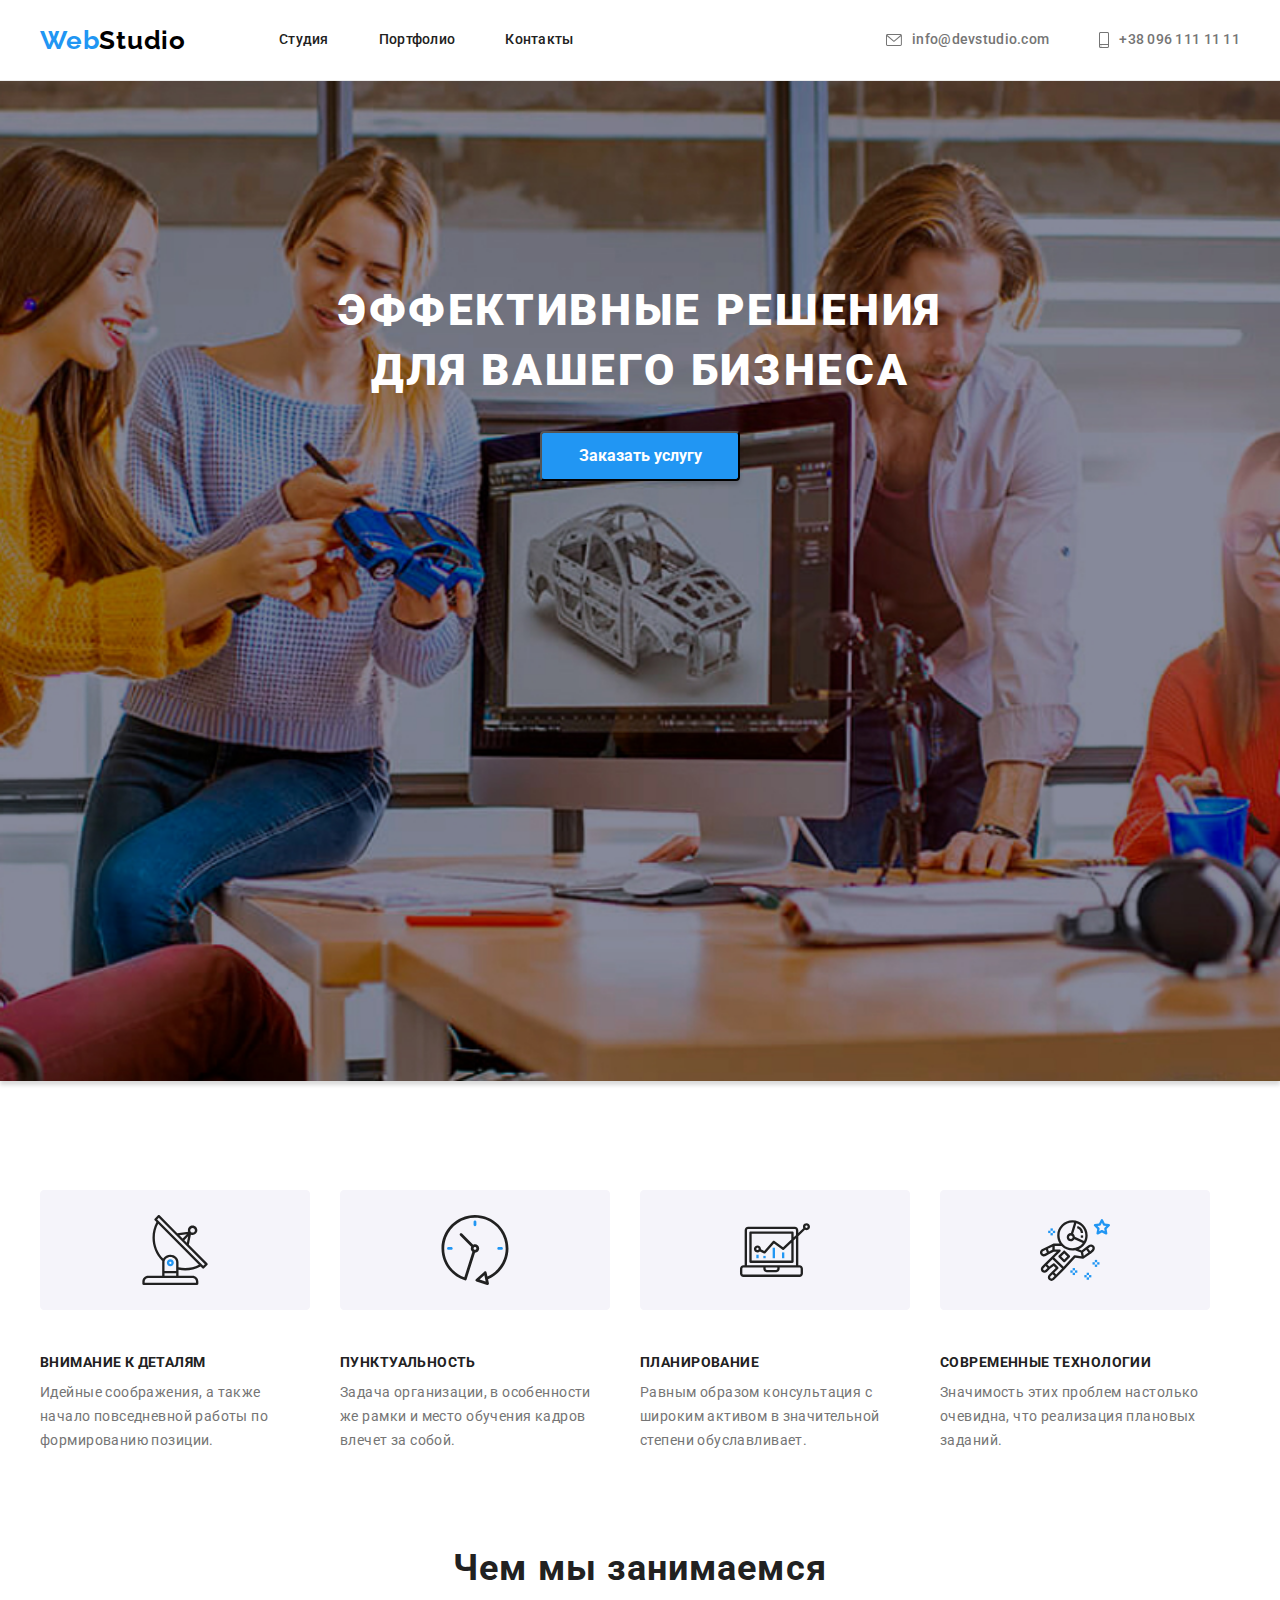
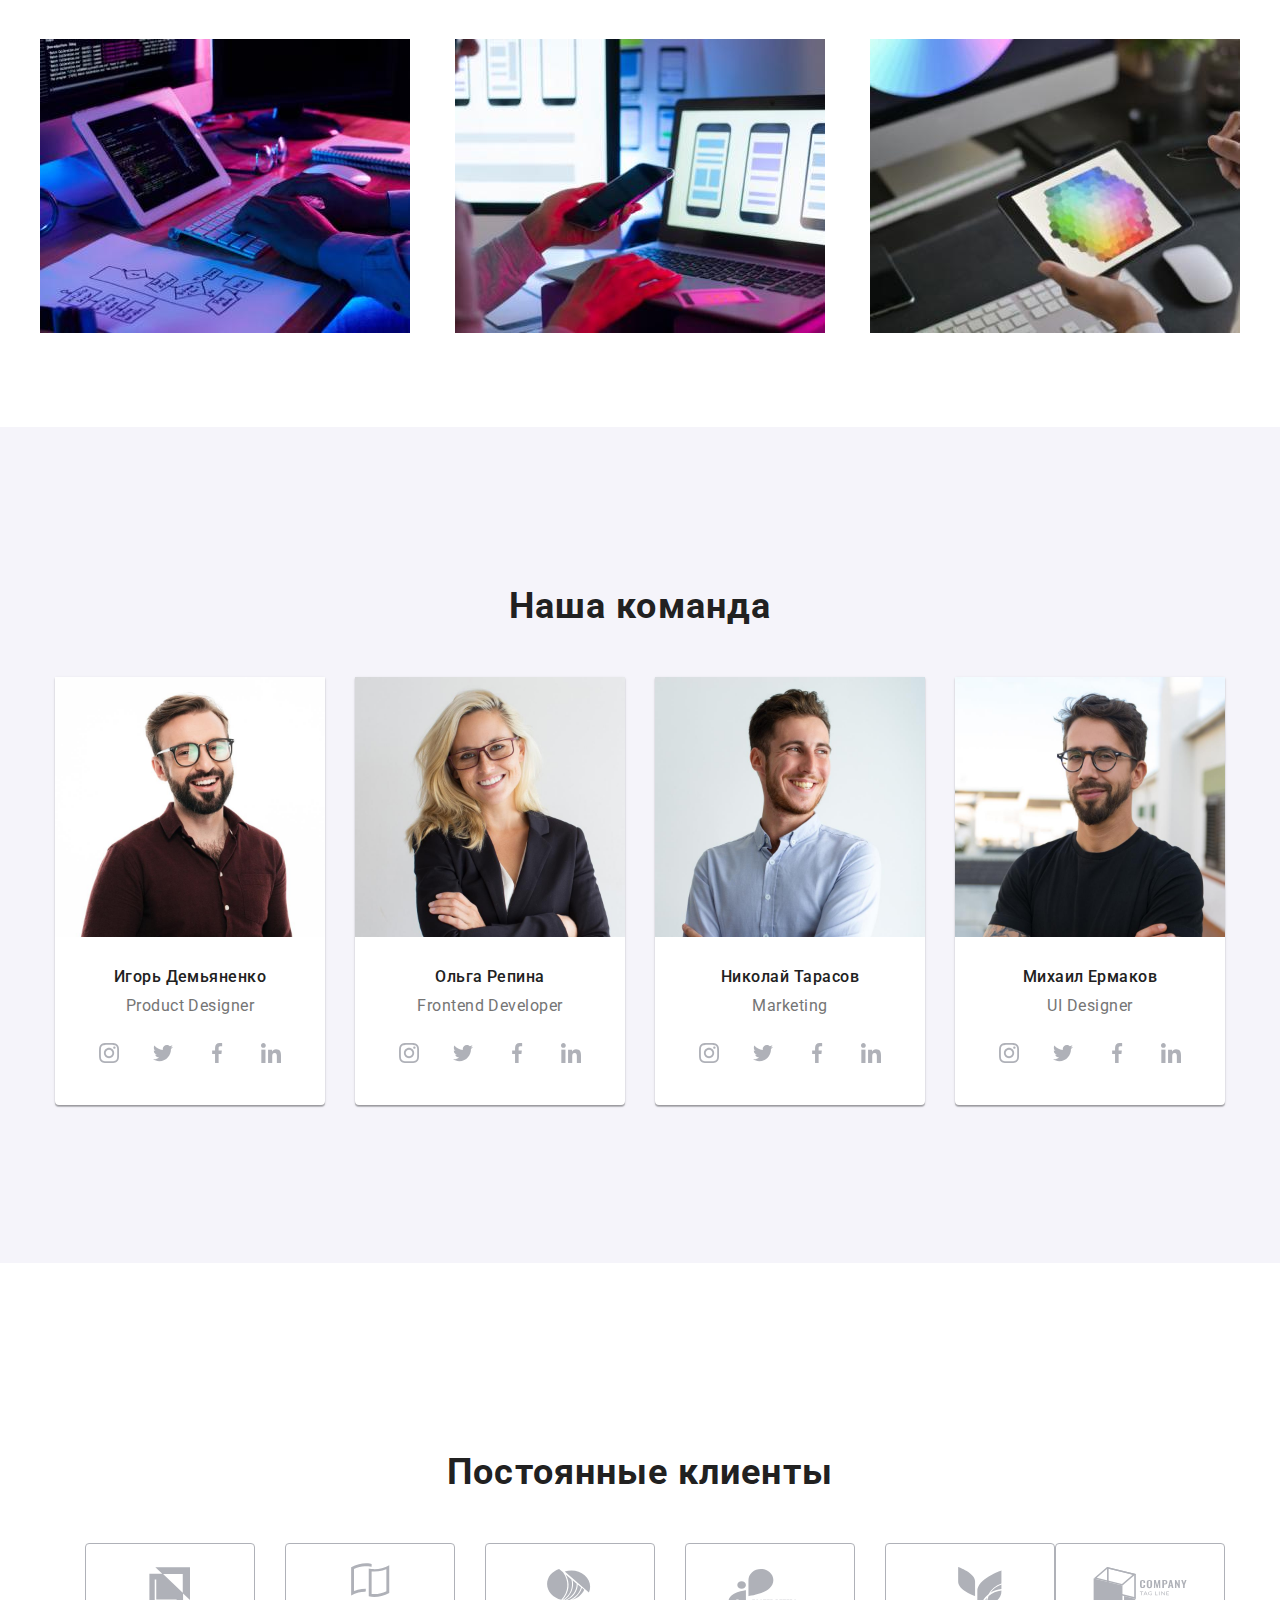
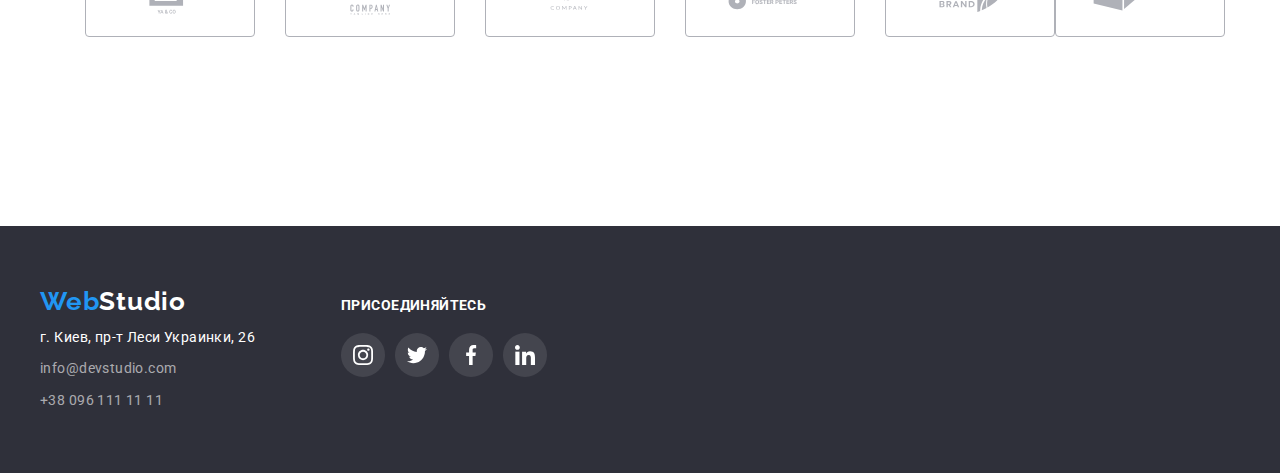
==== commit c6c25988: "correction commit" ====
--- a/index.html
+++ b/index.html
@@ -155,8 +155,8 @@
               <div class="section-four-content">
                 <h3 class="section-four-sub-title">Игорь Демьяненко</h3>
                 <p lang="en" class="section-four-text">Product Designer</p>
-              </div>
-              <div class="team-social">
+              <!-- </div>
+              <div class="team-social"> -->
                 <ul class="team-social-list">
                   <li class="team-social-item">
                     <a href="https://www.instagram.com/"
@@ -214,8 +214,8 @@
               <div class="section-four-content">
                 <h3 class="section-four-sub-title">Ольга Репина</h3>
                 <p lang="en" class="section-four-text">Frontend Developer</p>
-              </div>
-              <div class="team-social">
+              <!-- </div>
+              <div class="team-social"> -->
                 <ul class="team-social-list">
                   <li class="team-social-item">
                     <a href="https://www.instagram.com/"
@@ -273,8 +273,8 @@
               <div class="section-four-content">
                 <h3 class="section-four-sub-title">Николай Тарасов</h3>
                 <p lang="en" class="section-four-text">Marketing</p>
-              </div>
-              <div class="team-social">
+              <!-- </div>
+              <div class="team-social"> -->
                 <ul class="team-social-list">
                   <li class="team-social-item">
                     <a href="https://www.instagram.com/"
@@ -332,8 +332,8 @@
               <div class="section-four-content">
                 <h3 class="section-four-sub-title">Михаил Ермаков</h3>
                 <p lang="en" class="section-four-text">UI Designer</p>
-              </div>
-              <div class="team-social">
+              <!-- </div>
+              <div class="team-social"> -->
                 <ul class="team-social-list">
                   <li class="team-social-item">
                     <a href="https://www.instagram.com/"
--- a/css/style.css
+++ b/css/style.css
@@ -147,8 +147,7 @@
   width: 100%;
   min-height: 600px;
   padding: 200px 0;
-  background-color: rgba(47, 48, 58, 0.4);
-  background-image: linear-gradient(rgba (47, 48, 58, 0.4), rgba (47, 48, 58, 0.4));
+  background-color: repeating-linear-gradient(rgba (47, 48, 58, 0.4), rgba (47, 48, 58, 0.4));
   background-image: url(../images/Hero-Background.jpg);
   background-repeat: no-repeat;
   background-size: cover;
@@ -189,17 +188,17 @@
   height: 50px;
 }
 
-.hero-button:hover,
+/* .hero-button:hover,
 .hero-button:focus {
   color: var(--second-title-color);
   background: #188ce8;
   box-shadow: 0px 4px 4px rgba(0, 0, 0, 0.15);
   border-radius: 4px;
-}
+} */
 
 .section-two {
   display: flex;
-  margin: 94px auto;
+  /* margin: 94px auto; */
 }
 
 .section-two-list {
@@ -212,7 +211,7 @@
 
 .section-two-item {
   width: 270px;
-  height: 101px;
+  min-height: 101px;
 }
 
 .section-two-thumb {
@@ -241,6 +240,7 @@
 .section-three {
   display: flex;
   flex-direction: column;
+  padding-top: 0;
 }
 
 .section-three-list {
@@ -325,7 +325,8 @@
 
 .team-social-list {
   display: flex;
-  margin-top: 20px;
+  padding-top: 16px;
+  padding-bottom: 30px;
 }
 
 .team-social-item {
@@ -401,8 +402,13 @@
 .section-five-item {
   width: 170px;
   height: 92px;
+  display: flex;
   border: 1px solid #afb1b8;
   border-radius: 4px;
+}
+
+.section-five-item:not(:last-child) {
+  margin-left: 30px;
 }
 
 .clients-icon {
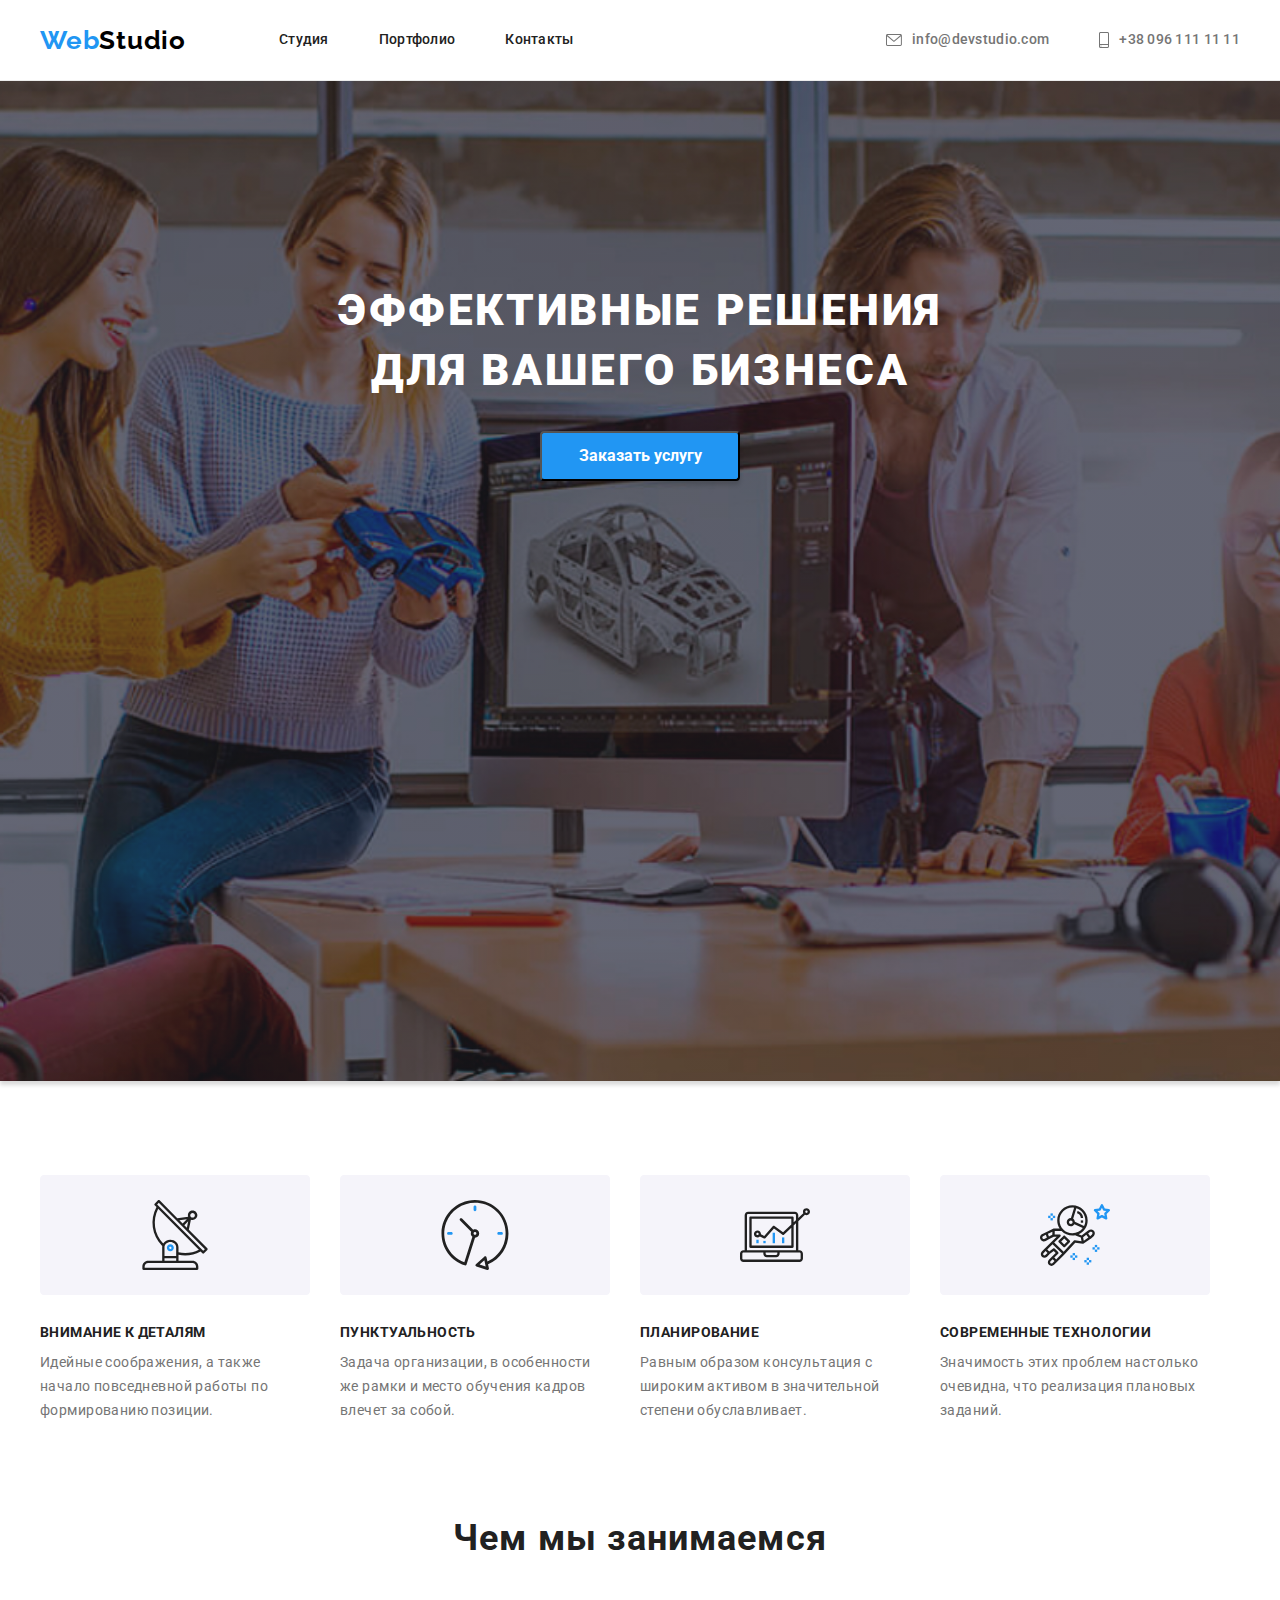
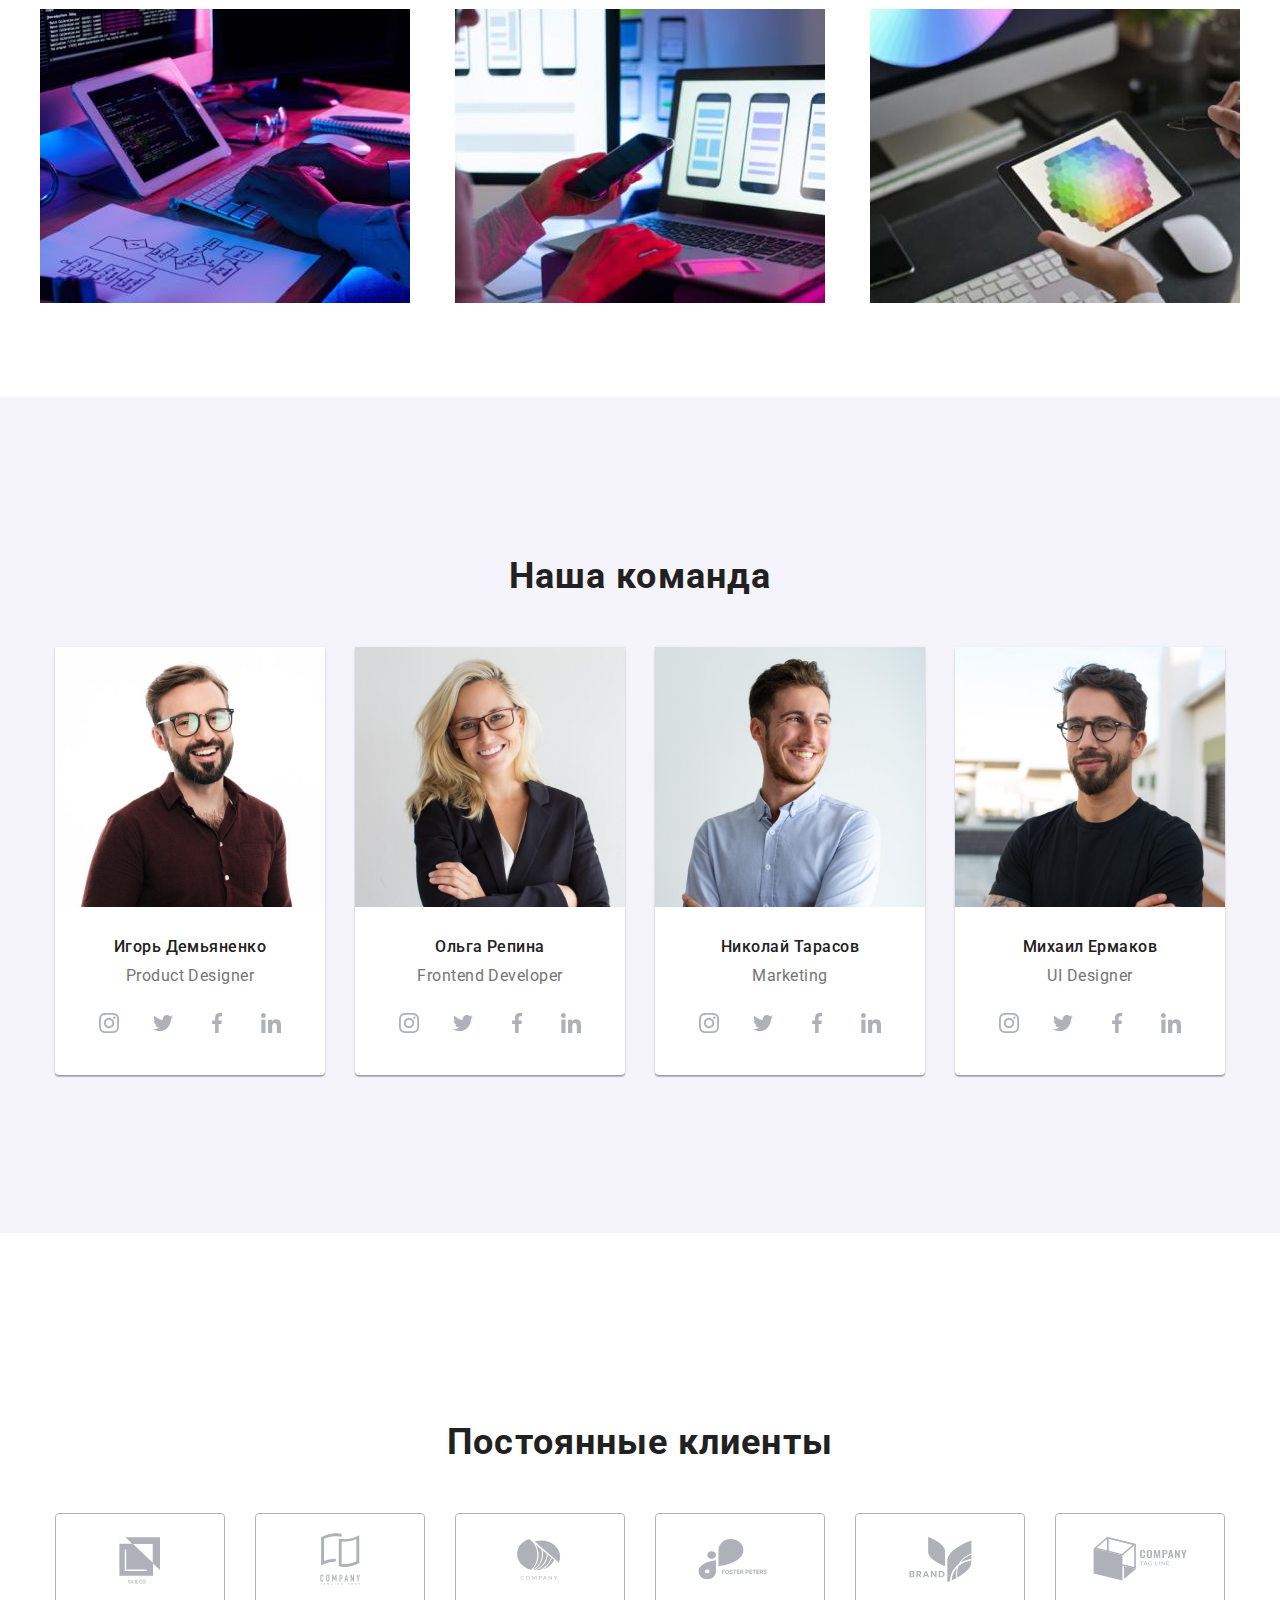
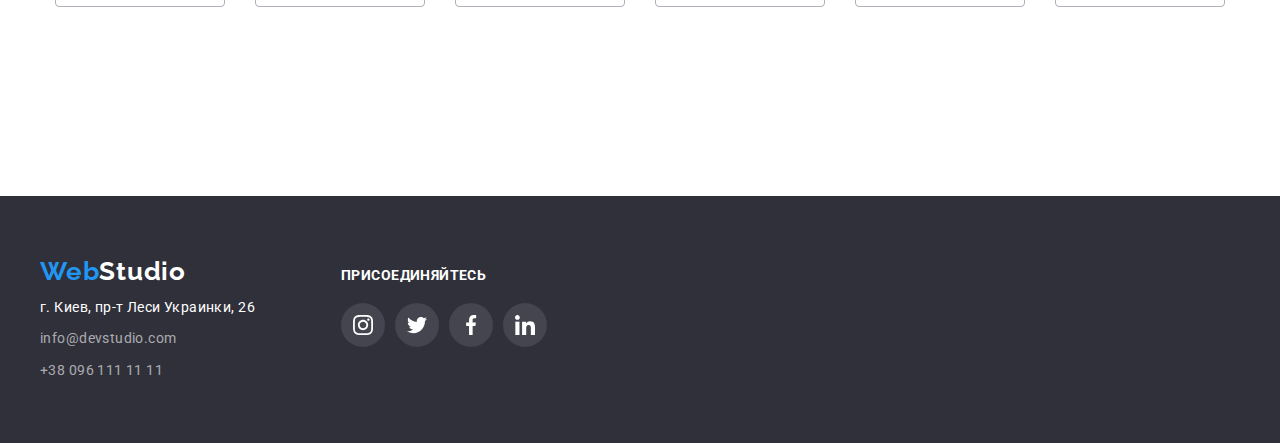
==== commit f972b5a9: "corrections 2" ====
--- a/index.html
+++ b/index.html
@@ -75,7 +75,9 @@
           <ul class="container section-two-list">
             <li class="section-two-item">
               <div class="section-two-thumb">
-                <svg class="section-two-icon">
+                <svg class="section-two-icon"
+                width="270";
+                height="120";>
                   <use href="./images/icons.svg#icon-satellite-dish"></use>
                 </svg>
               </div>
@@ -86,7 +88,9 @@
             </li>
             <li class="section-two-item">
               <div class="section-two-thumb">
-                <svg class="section-two-icon">
+                <svg class="section-two-icon"
+                width="270";
+                height="120";>
                   <use href="./images/icons.svg#icon-Clock"></use>
                 </svg>
               </div>
@@ -97,7 +101,9 @@
             </li>
             <li class="section-two-item">
               <div class="section-two-thumb">
-                <svg class="section-two-icon">
+                <svg class="section-two-icon"
+                width="270";
+                height="120";>
                   <use href="./images/icons.svg#icon-Laptop"></use>
                 </svg>
               </div>
@@ -108,7 +114,9 @@
             </li>
             <li class="section-two-item">
               <div class="section-two-thumb">
-                <svg class="section-two-icon">
+                <svg class="section-two-icon"
+                width="270";
+                height="120";>
                   <use href="./images/icons.svg#icon-astronaut"></use>
                 </svg>
               </div>
--- a/css/style.css
+++ b/css/style.css
@@ -147,8 +147,11 @@
   width: 100%;
   min-height: 600px;
   padding: 200px 0;
-  background-color: repeating-linear-gradient(rgba (47, 48, 58, 0.4), rgba (47, 48, 58, 0.4));
-  background-image: url(../images/Hero-Background.jpg);
+  background-image: linear-gradient(
+      to right,
+      rgba(47, 48, 58, 0.4),
+      rgba(47, 48, 58, 0.4)),
+      url(../images/Hero-Background.jpg);
   background-repeat: no-repeat;
   background-size: cover;
   background-position: center;
@@ -408,7 +411,7 @@
 }
 
 .section-five-item:not(:last-child) {
-  margin-left: 30px;
+  margin-right: 30px;
 }
 
 .clients-icon {
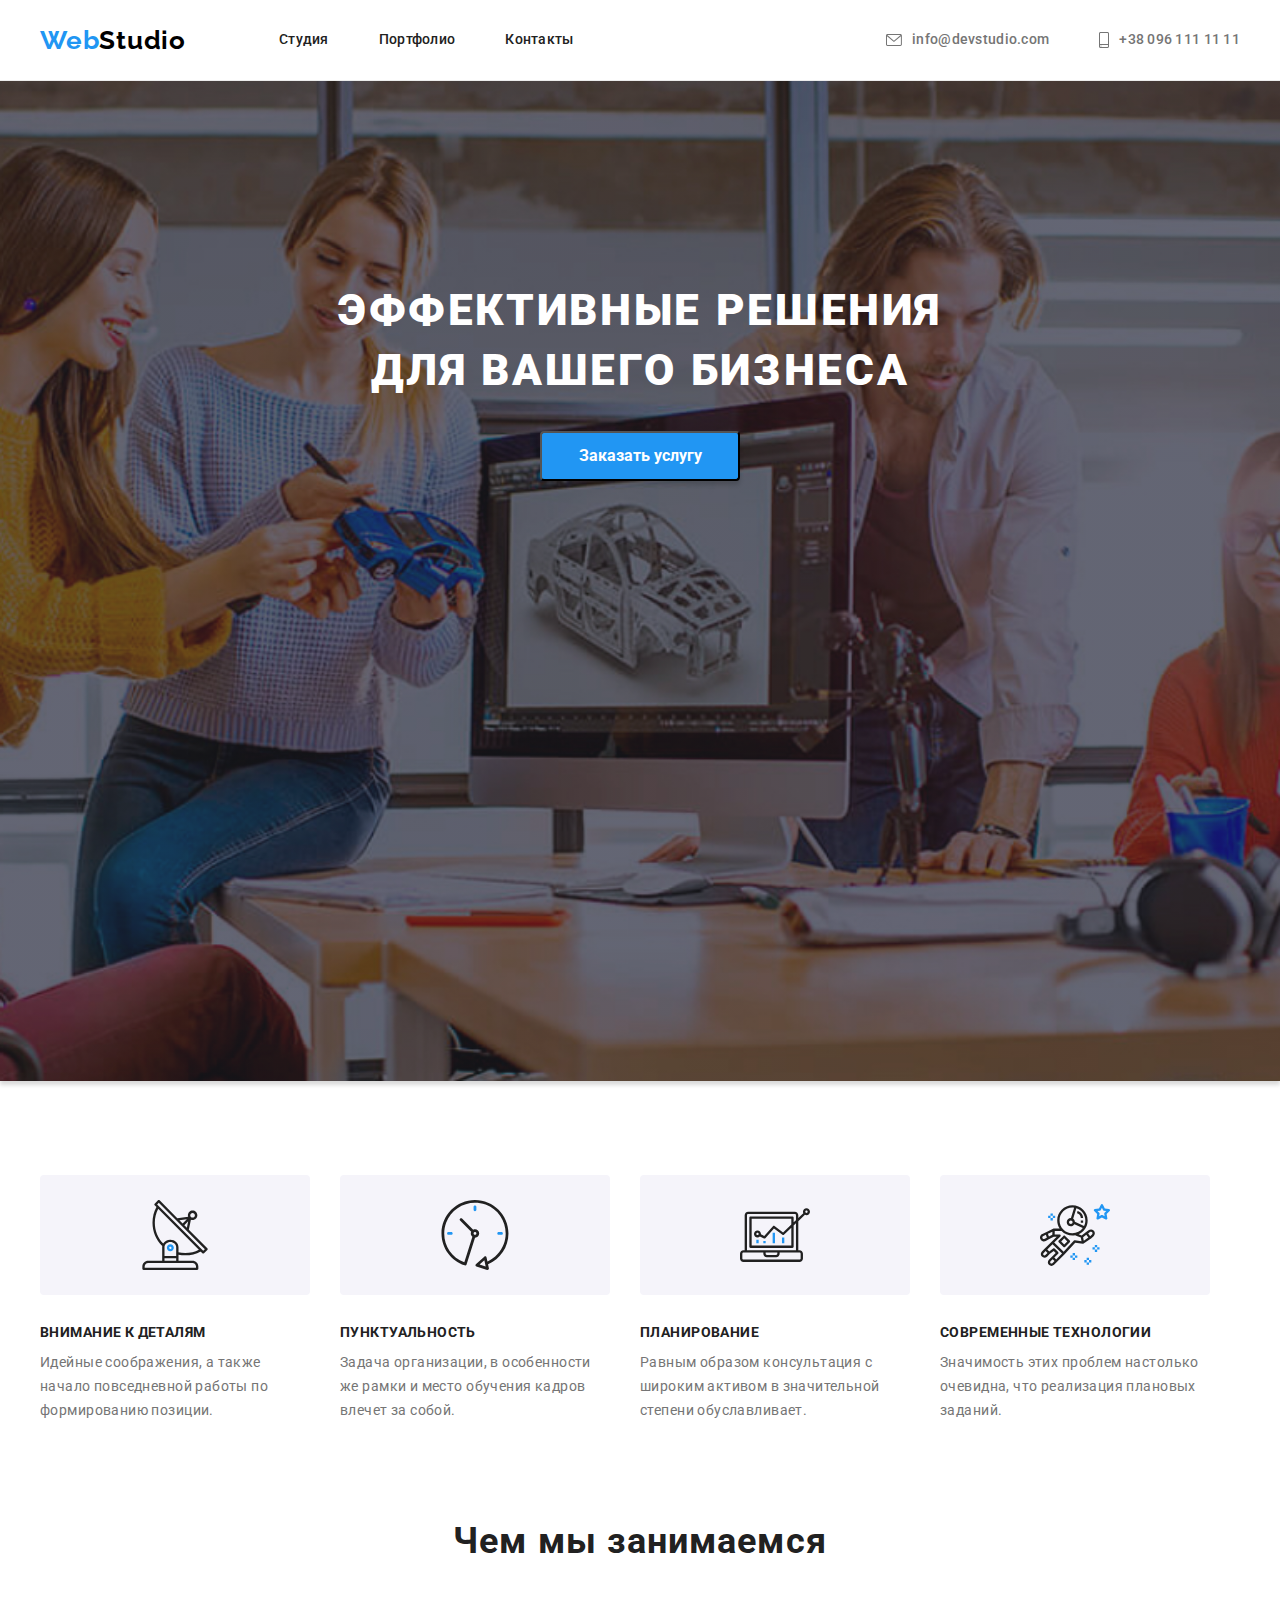
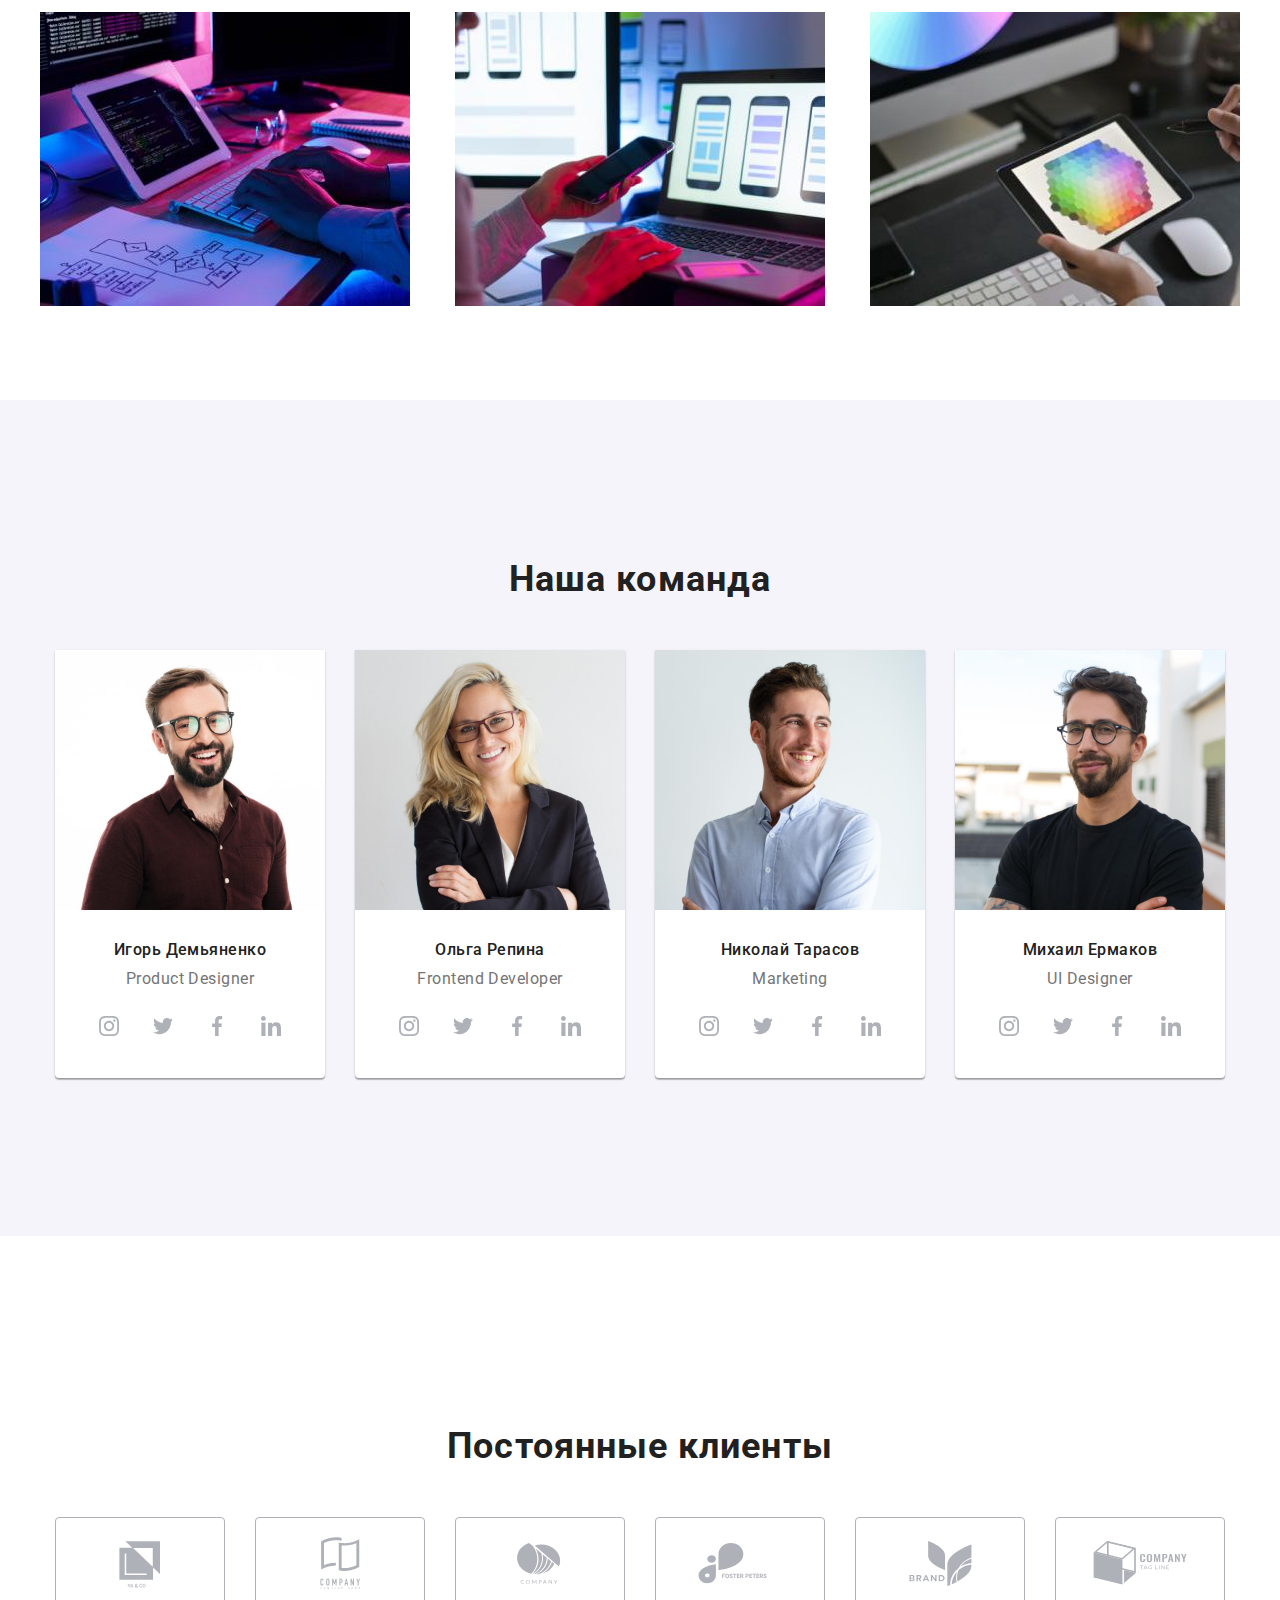
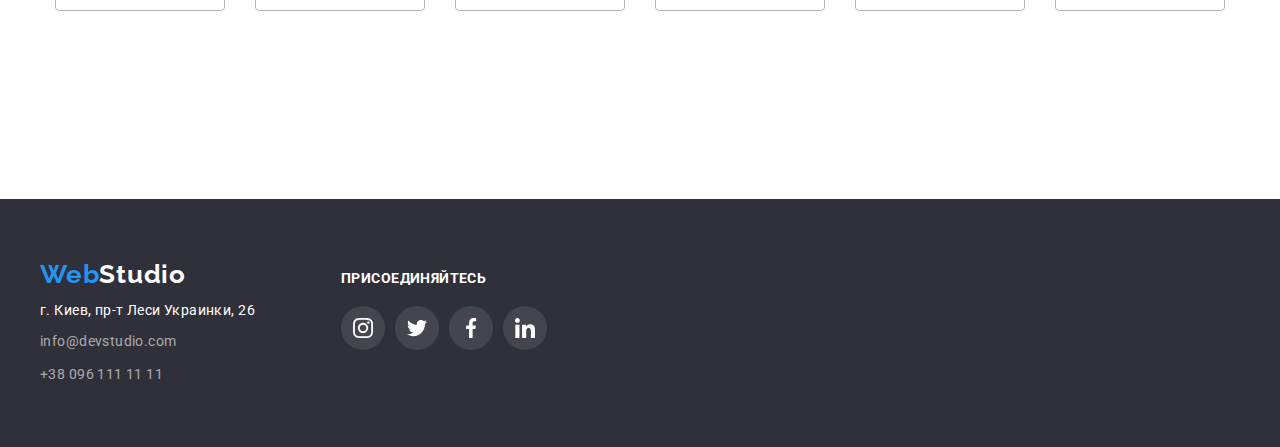
==== commit 4d727e7a: "Done" ====
--- a/index.html
+++ b/index.html
@@ -76,9 +76,9 @@
             <li class="section-two-item">
               <div class="section-two-thumb">
                 <svg class="section-two-icon"
-                width="270";
-                height="120";>
-                  <use href="./images/icons.svg#icon-satellite-dish"></use>
+                width="70";
+                height="70";>
+                  <use href="./images/icons.svg#icon-antenna"></use>
                 </svg>
               </div>
               <h3 class="section-two-title">Внимание к деталям</h3>
@@ -89,9 +89,9 @@
             <li class="section-two-item">
               <div class="section-two-thumb">
                 <svg class="section-two-icon"
-                width="270";
-                height="120";>
-                  <use href="./images/icons.svg#icon-Clock"></use>
+                width="70";
+                height="70";>
+                  <use href="./images/icons.svg#icon-clock"></use>
                 </svg>
               </div>
               <h3 class="section-two-title">Пунктуальность</h3>
@@ -102,9 +102,9 @@
             <li class="section-two-item">
               <div class="section-two-thumb">
                 <svg class="section-two-icon"
-                width="270";
-                height="120";>
-                  <use href="./images/icons.svg#icon-Laptop"></use>
+                width="70";
+                height="70";>
+                  <use href="./images/icons.svg#icon-diagram"></use>
                 </svg>
               </div>
               <h3 class="section-two-title">Планирование</h3>
@@ -115,8 +115,8 @@
             <li class="section-two-item">
               <div class="section-two-thumb">
                 <svg class="section-two-icon"
-                width="270";
-                height="120";>
+                width="70";
+                height="70";>
                   <use href="./images/icons.svg#icon-astronaut"></use>
                 </svg>
               </div>
@@ -389,8 +389,8 @@
           </ul>
         </section>
         <section class="section-five section">
-          <h2 class="section-five-title">Постоянные клиенты</h2>
           <div class="container">
+            <h2 class="section-five-title">Постоянные клиенты</h2>
             <ul class="section-five-list">
             <li class="section-five-item">
               <a href="" class="clients-icon-link">
@@ -449,9 +449,9 @@
                 </svg>
               </a>
             </li>
-          </ul>
+            </ul>
+          </div>  
         </section>
-          </div>
     </main>
     <footer class="footer section">
       <div class="container footer-wrp">
--- a/css/style.css
+++ b/css/style.css
@@ -147,11 +147,8 @@
   width: 100%;
   min-height: 600px;
   padding: 200px 0;
-  background-image: linear-gradient(
-      to right,
-      rgba(47, 48, 58, 0.4),
-      rgba(47, 48, 58, 0.4)),
-      url(../images/Hero-Background.jpg);
+  background-image: linear-gradient(to right, rgba(47, 48, 58, 0.4), rgba(47, 48, 58, 0.4)),
+    url(../images/Hero-Background.jpg);
   background-repeat: no-repeat;
   background-size: cover;
   background-position: center;
@@ -208,18 +205,24 @@
   display: flex;
 }
 
+.section-two-item {
+  width: 270px;
+  min-height: 251px;
+}
+
 .section-two-item:not(:last-child) {
   margin-right: 30px;
 }
 
-.section-two-item {
+.section-two-thumb {
   width: 270px;
-  min-height: 101px;
-}
-
-.section-two-thumb {
-  display: flex;
+  height: 120px;
+  display: flex;
+  align-items: center;
+  justify-content: center;
   margin-bottom: 30px;
+  background: #f5f4fa;
+  border-radius: 4px;
 }
 
 .section-two-title {
